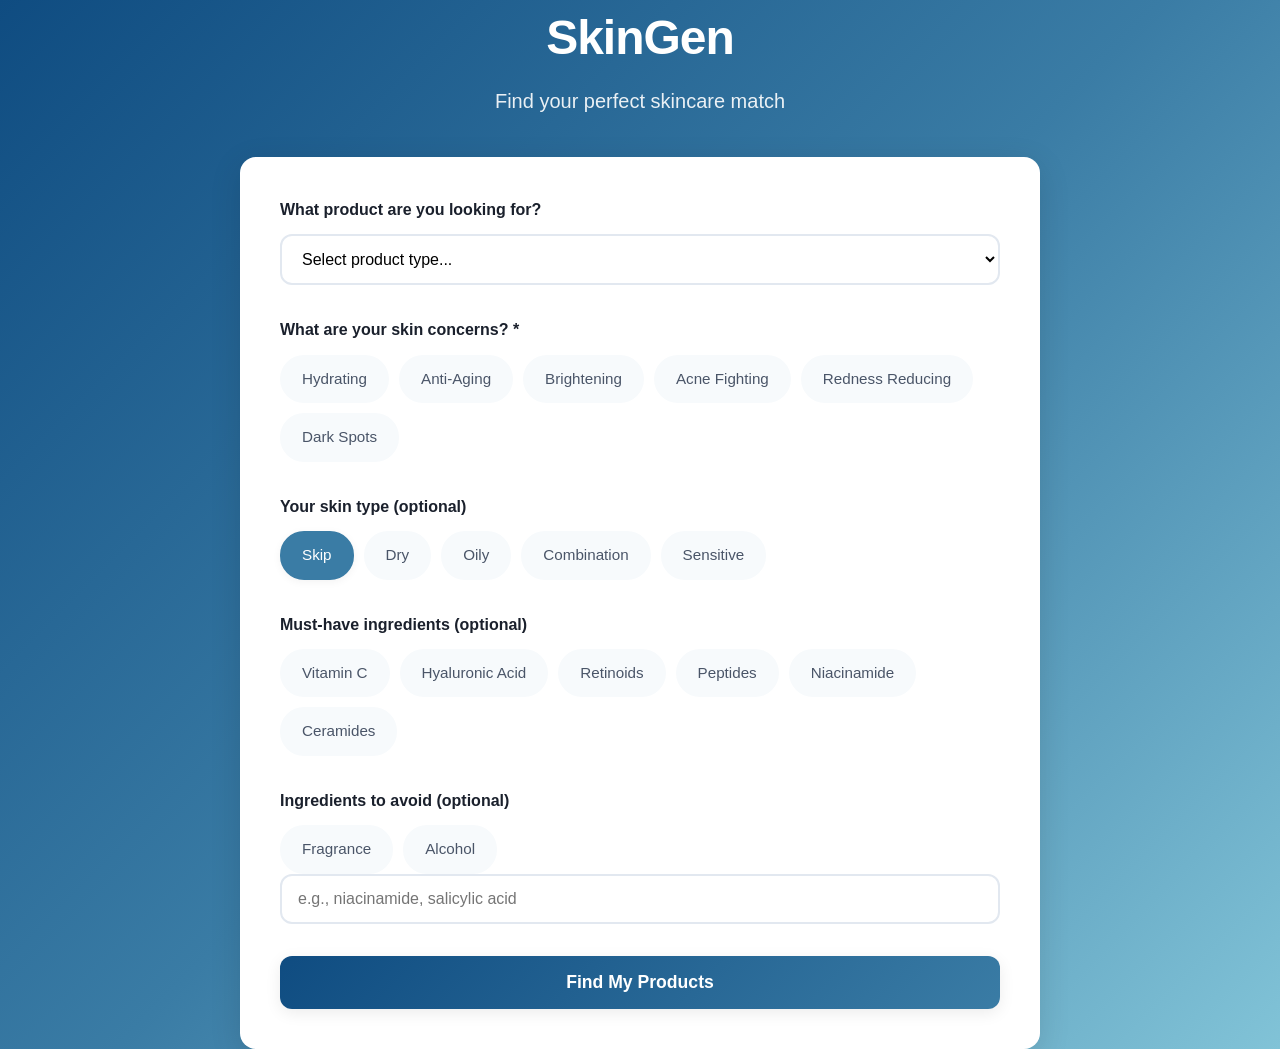
==== src/SkinGen.API/wwwroot/index.html @ 31e87563 "fixed wwwroot" ====
<!DOCTYPE html>
<html lang="en">
<head>
    <meta charset="UTF-8">
    <meta name="viewport" content="width=device-width, initial-scale=1.0">
    <title>SkinGen - Find Your Perfect Product</title>
    <link rel="stylesheet" href="css/style.css">
</head>
<body>
    <div class="container">
        <div class="header">
            <h1>SkinGen</h1>
            <p class="subtitle">Find your perfect skincare match</p>
        </div>

        <div class="form-card">
            <form id="queryForm">
                <!-- Product Type -->
                <div class="form-group">
                    <label class="form-label">What product are you looking for?</label>
                    <select id="productType" class="form-select" required>
                        <option value="">Select product type...</option>
                        <option value="serum">Serum</option>
                        <option value="general moisturizer">Moisturizer</option>
                        <option value="face cleanser">Cleanser</option>
                        <option value="toner">Toner</option>
                        <option value="sunscreen">Sunscreen</option>
                        <option value="essence">Essence</option>
                    </select>
                </div>

                <!-- Skin Concerns -->
                <div class="form-group">
                    <label class="form-label">What are your skin concerns? *</label>
                    <div class="pill-group" id="concernsGroup">
                        <label class="pill">
                            <input type="checkbox" value="hydrating">
                            <span>Hydrating</span>
                        </label>
                        <label class="pill">
                            <input type="checkbox" value="anti_aging">
                            <span>Anti-Aging</span>
                        </label>
                        <label class="pill">
                            <input type="checkbox" value="brightening">
                            <span>Brightening</span>
                        </label>
                        <label class="pill">
                            <input type="checkbox" value="acne_fighting">
                            <span>Acne Fighting</span>
                        </label>
                        <label class="pill">
                            <input type="checkbox" value="redness_reducing">
                            <span>Redness Reducing</span>
                        </label>
                        <label class="pill">
                            <input type="checkbox" value="dark_spots">
                            <span>Dark Spots</span>
                        </label>
                    </div>
                </div>

                <!-- Skin Type -->
                <div class="form-group">
                    <label class="form-label">Your skin type (optional)</label>
                    <div class="pill-group">
                        <label class="pill radio">
                            <input type="radio" name="skinType" value="" checked>
                            <span>Skip</span>
                        </label>
                        <label class="pill radio">
                            <input type="radio" name="skinType" value="dry_skin">
                            <span>Dry</span>
                        </label>
                        <label class="pill radio">
                            <input type="radio" name="skinType" value="oily_skin">
                            <span>Oily</span>
                        </label>
                        <label class="pill radio">
                            <input type="radio" name="skinType" value="combination_skin">
                            <span>Combination</span>
                        </label>
                        <label class="pill radio">
                            <input type="radio" name="skinType" value="sensitive_skin">
                            <span>Sensitive</span>
                        </label>
                    </div>
                </div>

                <!-- Must-Have Ingredients -->
                <div class="form-group">
                    <label class="form-label">Must-have ingredients (optional)</label>
                    <div class="pill-group" id="ingredientsGroup">
                        <label class="pill">
                            <input type="checkbox" value="vitamin_c">
                            <span>Vitamin C</span>
                        </label>
                        <label class="pill">
                            <input type="checkbox" value="hyaluronic_acid">
                            <span>Hyaluronic Acid</span>
                        </label>
                        <label class="pill">
                            <input type="checkbox" value="retinoids">
                            <span>Retinoids</span>
                        </label>
                        <label class="pill">
                            <input type="checkbox" value="peptides">
                            <span>Peptides</span>
                        </label>
                        <label class="pill">
                            <input type="checkbox" value="niacinamide">
                            <span>Niacinamide</span>
                        </label>
                        <label class="pill">
                            <input type="checkbox" value="ceramides">
                            <span>Ceramides</span>
                        </label>
                    </div>
                </div>

                <!-- Avoid -->
                <div class="form-group">
                    <label class="form-label">Ingredients to avoid (optional)</label>
                    <div class="pill-group" id="blockedGroup">
                        <label class="pill">
                            <input type="checkbox" value="fragrance">
                            <span>Fragrance</span>
                        </label>
                        <label class="pill">
                            <input type="checkbox" value="alcohol">
                            <span>Alcohol</span>
                        </label>
                    </div>
                    <input type="text" id="allergies" class="form-input" placeholder="e.g., niacinamide, salicylic acid">
                </div>

                <button type="submit" class="btn-primary" id="submitBtn">
                    Find My Products
                </button>
            </form>
        </div>
    </div>

    <script src="js/query.js"></script>
</body>
</html>
---- src/SkinGen.API/wwwroot/css/style.css ----
* {
    margin: 0;
    padding: 0;
    box-sizing: border-box;
}

:root {
    --gradient-start: #0f4c81;
    --gradient-mid: #3a7ca5;
    --gradient-end: #81c3d7;
    --text-dark: #1a202c;
    --text-light: #4a5568;
    --text-muted: #718096;
    --bg-light: #f7fafc;
    --card-bg: #ffffff;
    --border-radius: 16px;
    --shadow-sm: 0 2px 8px rgba(0, 0, 0, 0.05);
    --shadow-md: 0 4px 16px rgba(0, 0, 0, 0.08);
    --shadow-lg: 0 8px 32px rgba(0, 0, 0, 0.12);
}

body {
    font-family: -apple-system, BlinkMacSystemFont, 'Segoe UI', Roboto, 'Helvetica Neue', Arial, sans-serif;
    background: linear-gradient(135deg, var(--gradient-start) 0%, var(--gradient-mid) 50%, var(--gradient-end) 100%);
    min-height: 100vh;
    color: var(--text-dark);
    line-height: 1.6;
}

.section {
    display: none;
    padding: 40px 20px;
    min-height: 100vh;
}

.section.active {
    display: block;
}

.container {
    max-width: 800px;
    margin: 0 auto;
}

.header {
    text-align: center;
    margin-bottom: 40px;
    color: white;
}

.header h1 {
    font-size: 3rem;
    font-weight: 700;
    margin-bottom: 8px;
    letter-spacing: -1px;
}

.subtitle {
    font-size: 1.25rem;
    opacity: 0.9;
    font-weight: 300;
}

.form-card {
    background: var(--card-bg);
    border-radius: var(--border-radius);
    padding: 40px;
    box-shadow: var(--shadow-lg);
}

.form-group {
    margin-bottom: 32px;
}

.form-label {
    display: block;
    font-size: 1rem;
    font-weight: 600;
    color: var(--text-dark);
    margin-bottom: 12px;
}

.form-select,
.form-input {
    width: 100%;
    padding: 14px 16px;
    border: 2px solid #e2e8f0;
    border-radius: 12px;
    font-size: 1rem;
    transition: all 0.2s;
    background: white;
}

.form-select:focus,
.form-input:focus {
    outline: none;
    border-color: var(--gradient-mid);
    box-shadow: 0 0 0 3px rgba(58, 124, 165, 0.1);
}

.pill-group {
    display: flex;
    flex-wrap: wrap;
    gap: 10px;
}

.pill {
    display: inline-block;
    cursor: pointer;
}

.pill input {
    display: none;
}

.pill span {
    display: inline-block;
    padding: 10px 20px;
    background: var(--bg-light);
    border: 2px solid transparent;
    border-radius: 24px;
    font-size: 0.95rem;
    font-weight: 500;
    color: var(--text-light);
    transition: all 0.2s;
}

.pill input:checked + span {
    background: var(--gradient-mid);
    color: white;
    border-color: var(--gradient-mid);
    box-shadow: var(--shadow-sm);
}

.pill:hover span {
    border-color: var(--gradient-mid);
}

.btn-primary {
    width: 100%;
    padding: 16px 32px;
    background: linear-gradient(135deg, var(--gradient-start), var(--gradient-mid));
    color: white;
    border: none;
    border-radius: 12px;
    font-size: 1.1rem;
    font-weight: 600;
    cursor: pointer;
    transition: all 0.3s;
    box-shadow: var(--shadow-md);
}

.btn-primary:hover {
    transform: translateY(-2px);
    box-shadow: var(--shadow-lg);
}

.btn-primary:disabled {
    opacity: 0.6;
    cursor: not-allowed;
    transform: none;
}

.results-header {
    display: flex;
    justify-content: space-between;
    align-items: center;
    margin-bottom: 32px;
    color: white;
}

.btn-back {
    padding: 12px 24px;
    background: rgba(255, 255, 255, 0.2);
    backdrop-filter: blur(10px);
    color: white;
    border: 1px solid rgba(255, 255, 255, 0.3);
    border-radius: 10px;
    font-size: 1rem;
    font-weight: 500;
    cursor: pointer;
    transition: all 0.2s;
}

.btn-back:hover {
    background: rgba(255, 255, 255, 0.3);
}

#resultsStats {
    font-size: 1.1rem;
    font-weight: 300;
}

.results-grid {
    display: grid;
    grid-template-columns: 1fr;
    gap: 24px;
}

.product-card {
    background: var(--card-bg);
    border-radius: var(--border-radius);
    padding: 28px;
    box-shadow: var(--shadow-md);
    transition: all 0.3s;
    position: relative;
    overflow: hidden;
}

.product-card:hover {
    transform: translateY(-4px);
    box-shadow: var(--shadow-lg);
}

.product-rank {
    position: absolute;
    top: 20px;
    right: 20px;
    width: 40px;
    height: 40px;
    background: linear-gradient(135deg, var(--gradient-start), var(--gradient-mid));
    color: white;
    border-radius: 50%;
    display: flex;
    align-items: center;
    justify-content: center;
    font-weight: 700;
    font-size: 1.1rem;
}

.product-score {
    font-size: 4rem;
    font-weight: 700;
    background: linear-gradient(135deg, var(--gradient-start), var(--gradient-end));
    -webkit-background-clip: text;
    -webkit-text-fill-color: transparent;
    background-clip: text;
    line-height: 1;
    margin-bottom: 8px;
}

.product-name {
    font-size: 1.5rem;
    font-weight: 600;
    color: var(--text-dark);
    margin-bottom: 6px;
}

.product-brand {
    font-size: 1rem;
    color: var(--text-muted);
    margin-bottom: 24px;
}

.product-details {
    display: grid;
    grid-template-columns: repeat(auto-fit, minmax(200px, 1fr));
    gap: 16px;
    margin-top: 20px;
}

.detail-box {
    background: var(--bg-light);
    padding: 16px;
    border-radius: 12px;
}

.detail-box h4 {
    font-size: 0.8rem;
    text-transform: uppercase;
    letter-spacing: 0.5px;
    color: var(--text-muted);
    margin-bottom: 8px;
    font-weight: 600;
}

.detail-box ul {
    list-style: none;
}

.detail-box li {
    font-size: 0.95rem;
    color: var(--text-dark);
    padding: 4px 0;
}

.warning-box {
    background: #fff3cd;
    border-left: 4px solid #ffc107;
    padding: 16px;
    border-radius: 8px;
    margin-top: 20px;
}

.warning-box h4 {
    color: #856404;
    font-size: 0.9rem;
    margin-bottom: 8px;
}

.warning-box ul {
    list-style: none;
}

.warning-box li {
    color: #856404;
    font-size: 0.9rem;
    padding: 2px 0;
}

.no-results {
    background: var(--card-bg);
    border-radius: var(--border-radius);
    padding: 60px 40px;
    text-align: center;
    box-shadow: var(--shadow-md);
}

.no-results h2 {
    font-size: 2rem;
    margin-bottom: 12px;
    color: var(--text-dark);
}

.no-results p {
    font-size: 1.1rem;
    color: var(--text-light);
}
/* Add to your existing CSS */

.results-page {
    background: linear-gradient(135deg, var(--gradient-start) 0%, var(--gradient-mid) 50%, var(--gradient-end) 100%);
    min-height: 100vh;
    padding: 40px 20px;
}

.loading {
    background: var(--card-bg);
    border-radius: var(--border-radius);
    padding: 60px 40px;
    text-align: center;
    box-shadow: var(--shadow-md);
    font-size: 1.2rem;
    color: var(--text-light);
}

@media (max-width: 768px) {
    .header h1 {
        font-size: 2.5rem;
    }

    .form-card {
        padding: 24px;
    }

    .product-score {
        font-size: 3rem;
    }

    .product-card {
        padding: 20px;
    }

    .results-header {
        flex-direction: column;
        align-items: flex-start;
        gap: 16px;
    }
}
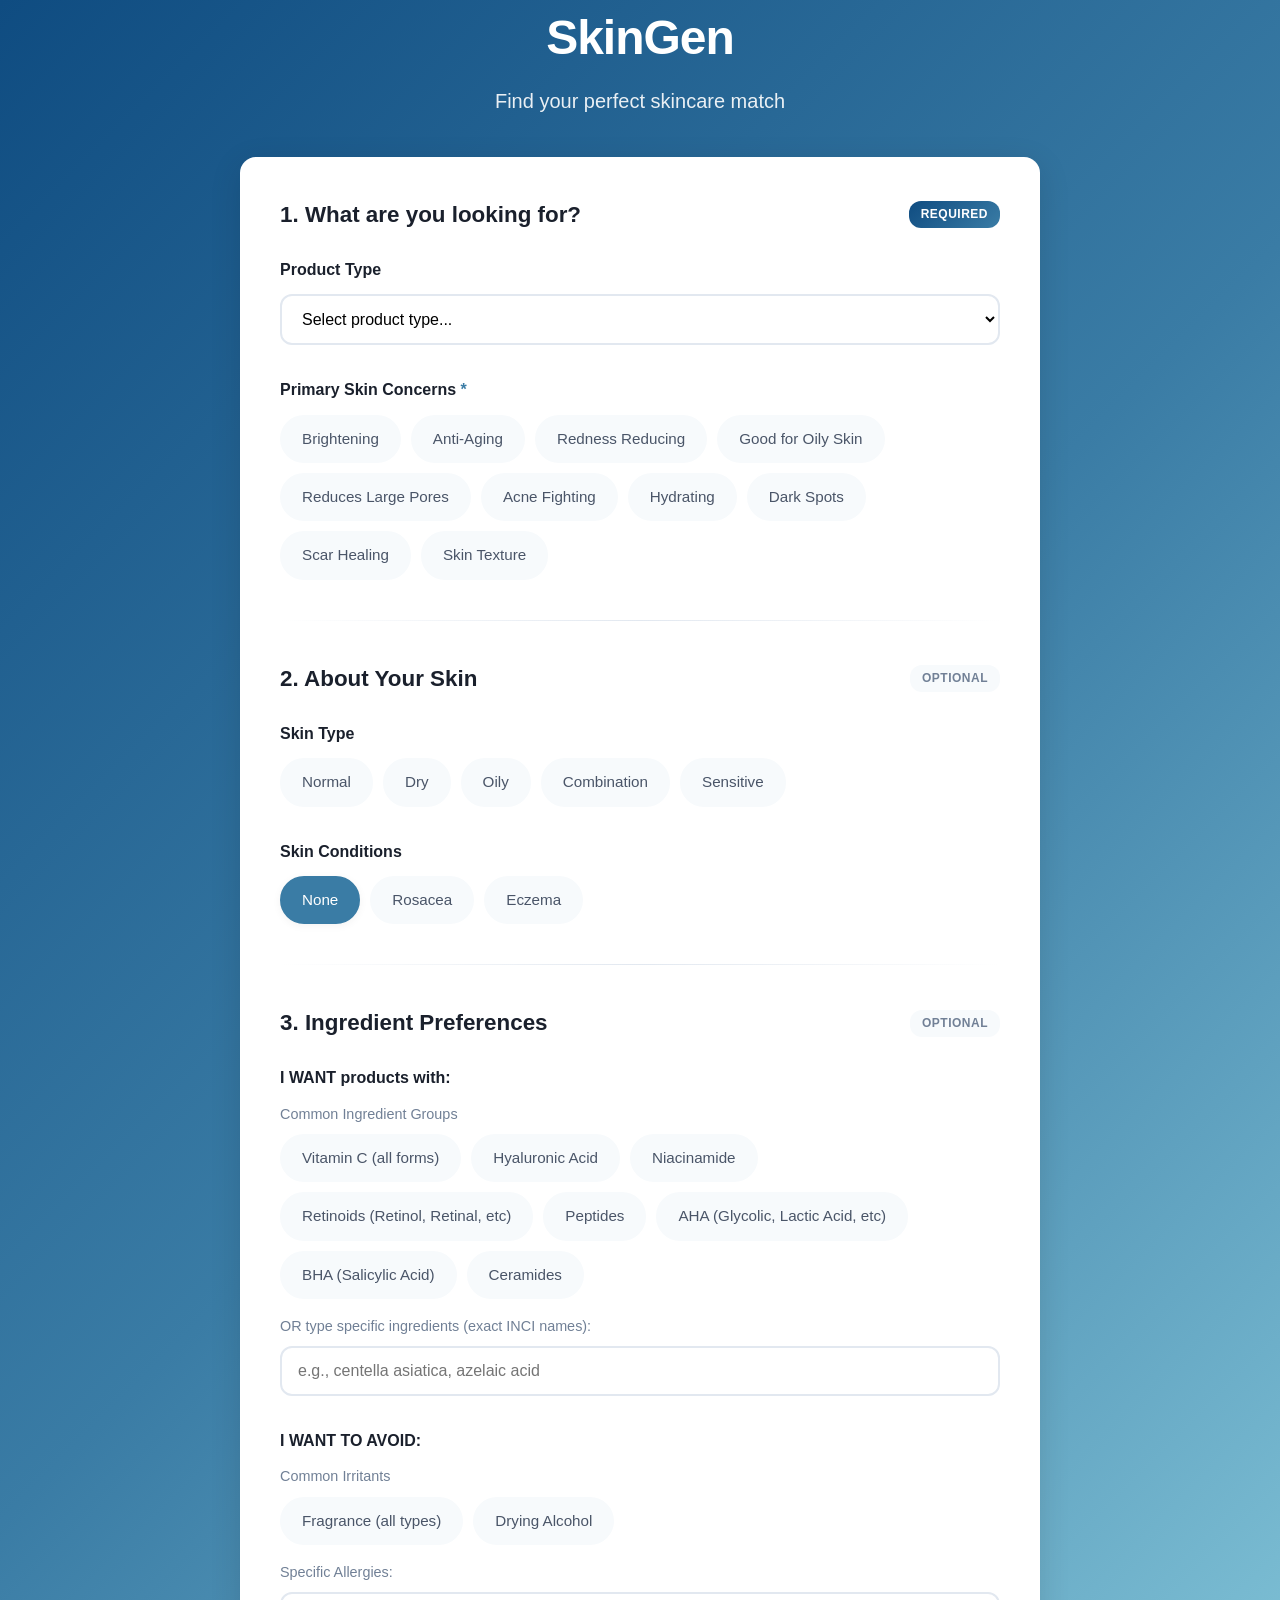
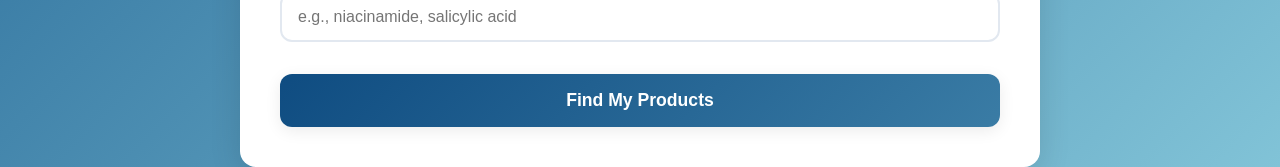
==== commit 91794e08: "working html css javascript website frontpagers" ====
--- a/src/SkinGen.API/wwwroot/index.html
+++ b/src/SkinGen.API/wwwroot/index.html
@@ -5,6 +5,7 @@
     <meta name="viewport" content="width=device-width, initial-scale=1.0">
     <title>SkinGen - Find Your Perfect Product</title>
     <link rel="stylesheet" href="css/style.css">
+    <link rel="stylesheet" href="https://cdn.jsdelivr.net/npm/bootstrap-icons@1.11.3/font/bootstrap-icons.min.css">
 </head>
 <body>
     <div class="container">
@@ -15,58 +16,92 @@
 
         <div class="form-card">
             <form id="queryForm">
+                <!-- SECTION 1: WHAT ARE YOU LOOKING FOR? -->
+                <div class="section-header">
+                    <h2>1. What are you looking for?</h2>
+                    <span class="required-badge">Required</span>
+                </div>
+
                 <!-- Product Type -->
                 <div class="form-group">
-                    <label class="form-label">What product are you looking for?</label>
+                    <label class="form-label">Product Type</label>
                     <select id="productType" class="form-select" required>
                         <option value="">Select product type...</option>
                         <option value="serum">Serum</option>
-                        <option value="general moisturizer">Moisturizer</option>
-                        <option value="face cleanser">Cleanser</option>
+                        <option value="general moisturizer">General Moisturizer</option>
+                        <option value="day moisturizer">Day Moisturizer</option>
+                        <option value="night moisturizer">Night Moisturizer</option>
+                        <option value="face cleanser">Face Cleanser</option>
                         <option value="toner">Toner</option>
+                        <option value="exfoliator">Exfoliator</option>
+                        <option value="facial treatment">Facial Treatment</option>
                         <option value="sunscreen">Sunscreen</option>
                         <option value="essence">Essence</option>
                     </select>
                 </div>
 
-                <!-- Skin Concerns -->
-                <div class="form-group">
-                    <label class="form-label">What are your skin concerns? *</label>
+                <!-- Primary Skin Concerns -->
+                <div class="form-group">
+                    <label class="form-label">Primary Skin Concerns <span class="required">*</span></label>
                     <div class="pill-group" id="concernsGroup">
+                        <label class="pill">
+                            <input type="checkbox" value="brightening">
+                            <span>Brightening</span>
+                        </label>
+                        <label class="pill">
+                            <input type="checkbox" value="anti_aging">
+                            <span>Anti-Aging</span>
+                        </label>
+                        <label class="pill">
+                            <input type="checkbox" value="redness_reducing">
+                            <span>Redness Reducing</span>
+                        </label>
+                        <label class="pill">
+                            <input type="checkbox" value="good_for_oily_skin">
+                            <span>Good for Oily Skin</span>
+                        </label>
+                        <label class="pill">
+                            <input type="checkbox" value="reduces_large_pores">
+                            <span>Reduces Large Pores</span>
+                        </label>
+                        <label class="pill">
+                            <input type="checkbox" value="acne_fighting">
+                            <span>Acne Fighting</span>
+                        </label>
                         <label class="pill">
                             <input type="checkbox" value="hydrating">
                             <span>Hydrating</span>
                         </label>
                         <label class="pill">
-                            <input type="checkbox" value="anti_aging">
-                            <span>Anti-Aging</span>
-                        </label>
-                        <label class="pill">
-                            <input type="checkbox" value="brightening">
-                            <span>Brightening</span>
-                        </label>
-                        <label class="pill">
-                            <input type="checkbox" value="acne_fighting">
-                            <span>Acne Fighting</span>
-                        </label>
-                        <label class="pill">
-                            <input type="checkbox" value="redness_reducing">
-                            <span>Redness Reducing</span>
-                        </label>
-                        <label class="pill">
                             <input type="checkbox" value="dark_spots">
                             <span>Dark Spots</span>
                         </label>
-                    </div>
+                        <label class="pill">
+                            <input type="checkbox" value="scar_healing">
+                            <span>Scar Healing</span>
+                        </label>
+                        <label class="pill">
+                            <input type="checkbox" value="skin_texture">
+                            <span>Skin Texture</span>
+                        </label>
+                    </div>
+                </div>
+
+                <div class="section-divider"></div>
+
+                <!-- SECTION 2: ABOUT YOUR SKIN -->
+                <div class="section-header">
+                    <h2>2. About Your Skin</h2>
+                    <span class="optional-badge">Optional</span>
                 </div>
 
                 <!-- Skin Type -->
                 <div class="form-group">
-                    <label class="form-label">Your skin type (optional)</label>
+                    <label class="form-label">Skin Type</label>
                     <div class="pill-group">
                         <label class="pill radio">
-                            <input type="radio" name="skinType" value="" checked>
-                            <span>Skip</span>
+                            <input type="radio" name="skinType" value="normal_skin">
+                            <span>Normal</span>
                         </label>
                         <label class="pill radio">
                             <input type="radio" name="skinType" value="dry_skin">
@@ -87,50 +122,92 @@
                     </div>
                 </div>
 
-                <!-- Must-Have Ingredients -->
-                <div class="form-group">
-                    <label class="form-label">Must-have ingredients (optional)</label>
+                <!-- Skin Conditions -->
+                <div class="form-group">
+                    <label class="form-label">Skin Conditions</label>
+                    <div class="pill-group">
+                        <label class="pill radio">
+                            <input type="radio" name="skinCondition" value="" checked>
+                            <span>None</span>
+                        </label>
+                        <label class="pill radio">
+                            <input type="radio" name="skinCondition" value="rosacea">
+                            <span>Rosacea</span>
+                        </label>
+                        <label class="pill radio">
+                            <input type="radio" name="skinCondition" value="eczema">
+                            <span>Eczema</span>
+                        </label>
+                    </div>
+                </div>
+
+                <div class="section-divider"></div>
+
+                <!-- SECTION 3: INGREDIENT PREFERENCES -->
+                <div class="section-header">
+                    <h2>3. Ingredient Preferences</h2>
+                    <span class="optional-badge">Optional</span>
+                </div>
+
+                <!-- I WANT products with -->
+                <div class="form-group">
+                    <label class="form-label">I WANT products with:</label>
+                    <p class="form-hint">Common Ingredient Groups</p>
                     <div class="pill-group" id="ingredientsGroup">
                         <label class="pill">
                             <input type="checkbox" value="vitamin_c">
-                            <span>Vitamin C</span>
+                            <span>Vitamin C (all forms)</span>
                         </label>
                         <label class="pill">
                             <input type="checkbox" value="hyaluronic_acid">
                             <span>Hyaluronic Acid</span>
                         </label>
                         <label class="pill">
+                            <input type="checkbox" value="niacinamide">
+                            <span>Niacinamide</span>
+                        </label>
+                        <label class="pill">
                             <input type="checkbox" value="retinoids">
-                            <span>Retinoids</span>
+                            <span>Retinoids (Retinol, Retinal, etc)</span>
                         </label>
                         <label class="pill">
                             <input type="checkbox" value="peptides">
                             <span>Peptides</span>
                         </label>
                         <label class="pill">
-                            <input type="checkbox" value="niacinamide">
-                            <span>Niacinamide</span>
+                            <input type="checkbox" value="aha">
+                            <span>AHA (Glycolic, Lactic Acid, etc)</span>
+                        </label>
+                        <label class="pill">
+                            <input type="checkbox" value="bha">
+                            <span>BHA (Salicylic Acid)</span>
                         </label>
                         <label class="pill">
                             <input type="checkbox" value="ceramides">
                             <span>Ceramides</span>
                         </label>
                     </div>
-                </div>
-
-                <!-- Avoid -->
-                <div class="form-group">
-                    <label class="form-label">Ingredients to avoid (optional)</label>
+
+                    <p class="form-hint" style="margin-top: 16px;">OR type specific ingredients (exact INCI names):</p>
+                    <input type="text" id="specificIngredients" class="form-input" placeholder="e.g., centella asiatica, azelaic acid">
+                </div>
+
+                <!-- I WANT TO AVOID -->
+                <div class="form-group">
+                    <label class="form-label">I WANT TO AVOID:</label>
+                    <p class="form-hint">Common Irritants</p>
                     <div class="pill-group" id="blockedGroup">
                         <label class="pill">
                             <input type="checkbox" value="fragrance">
-                            <span>Fragrance</span>
+                            <span>Fragrance (all types)</span>
                         </label>
                         <label class="pill">
                             <input type="checkbox" value="alcohol">
-                            <span>Alcohol</span>
-                        </label>
-                    </div>
+                            <span>Drying Alcohol</span>
+                        </label>
+                    </div>
+
+                    <p class="form-hint" style="margin-top: 16px;">Specific Allergies:</p>
                     <input type="text" id="allergies" class="form-input" placeholder="e.g., niacinamide, salicylic acid">
                 </div>
 
--- a/src/SkinGen.API/wwwroot/css/style.css
+++ b/src/SkinGen.API/wwwroot/css/style.css
@@ -37,6 +37,67 @@
     display: block;
 }
 
+/* SECTION HEADERS */
+
+.section-header {
+    display: flex;
+    justify-content: space-between;
+    align-items: center;
+    margin-bottom: 24px;
+    margin-top: 32px;
+}
+
+.section-header:first-child {
+    margin-top: 0;
+}
+
+.section-header h2 {
+    font-size: 1.4rem;
+    color: var(--text-dark);
+    margin: 0;
+    font-weight: 600;
+}
+
+.required-badge,
+.optional-badge {
+    padding: 4px 12px;
+    border-radius: 12px;
+    font-size: 0.75rem;
+    font-weight: 600;
+    text-transform: uppercase;
+    letter-spacing: 0.5px;
+}
+
+.required-badge {
+    background: linear-gradient(135deg, var(--gradient-start), var(--gradient-mid));
+    color: white;
+}
+
+.optional-badge {
+    background: var(--bg-light);
+    color: var(--text-muted);
+}
+
+.required {
+    color: var(--gradient-mid);
+    font-weight: 600;
+}
+
+.form-hint {
+    font-size: 0.9rem;
+    color: var(--text-muted);
+    margin-bottom: 8px;
+    font-weight: 500;
+}
+
+.section-divider {
+    height: 1px;
+    background: linear-gradient(to right, transparent, #e2e8f0, transparent);
+    margin: 40px 0;
+}
+
+/* CONTAINER & HEADER */
+
 .container {
     max-width: 800px;
     margin: 0 auto;
@@ -60,6 +121,8 @@
     opacity: 0.9;
     font-weight: 300;
 }
+
+/* FORM STYLES */
 
 .form-card {
     background: var(--card-bg);
@@ -159,6 +222,14 @@
     opacity: 0.6;
     cursor: not-allowed;
     transform: none;
+}
+
+/* RESULTS PAGE */
+
+.results-page {
+    background: linear-gradient(135deg, var(--gradient-start) 0%, var(--gradient-mid) 50%, var(--gradient-end) 100%);
+    min-height: 100vh;
+    padding: 40px 20px;
 }
 
 .results-header {
@@ -191,149 +262,6 @@
     font-weight: 300;
 }
 
-.results-grid {
-    display: grid;
-    grid-template-columns: 1fr;
-    gap: 24px;
-}
-
-.product-card {
-    background: var(--card-bg);
-    border-radius: var(--border-radius);
-    padding: 28px;
-    box-shadow: var(--shadow-md);
-    transition: all 0.3s;
-    position: relative;
-    overflow: hidden;
-}
-
-.product-card:hover {
-    transform: translateY(-4px);
-    box-shadow: var(--shadow-lg);
-}
-
-.product-rank {
-    position: absolute;
-    top: 20px;
-    right: 20px;
-    width: 40px;
-    height: 40px;
-    background: linear-gradient(135deg, var(--gradient-start), var(--gradient-mid));
-    color: white;
-    border-radius: 50%;
-    display: flex;
-    align-items: center;
-    justify-content: center;
-    font-weight: 700;
-    font-size: 1.1rem;
-}
-
-.product-score {
-    font-size: 4rem;
-    font-weight: 700;
-    background: linear-gradient(135deg, var(--gradient-start), var(--gradient-end));
-    -webkit-background-clip: text;
-    -webkit-text-fill-color: transparent;
-    background-clip: text;
-    line-height: 1;
-    margin-bottom: 8px;
-}
-
-.product-name {
-    font-size: 1.5rem;
-    font-weight: 600;
-    color: var(--text-dark);
-    margin-bottom: 6px;
-}
-
-.product-brand {
-    font-size: 1rem;
-    color: var(--text-muted);
-    margin-bottom: 24px;
-}
-
-.product-details {
-    display: grid;
-    grid-template-columns: repeat(auto-fit, minmax(200px, 1fr));
-    gap: 16px;
-    margin-top: 20px;
-}
-
-.detail-box {
-    background: var(--bg-light);
-    padding: 16px;
-    border-radius: 12px;
-}
-
-.detail-box h4 {
-    font-size: 0.8rem;
-    text-transform: uppercase;
-    letter-spacing: 0.5px;
-    color: var(--text-muted);
-    margin-bottom: 8px;
-    font-weight: 600;
-}
-
-.detail-box ul {
-    list-style: none;
-}
-
-.detail-box li {
-    font-size: 0.95rem;
-    color: var(--text-dark);
-    padding: 4px 0;
-}
-
-.warning-box {
-    background: #fff3cd;
-    border-left: 4px solid #ffc107;
-    padding: 16px;
-    border-radius: 8px;
-    margin-top: 20px;
-}
-
-.warning-box h4 {
-    color: #856404;
-    font-size: 0.9rem;
-    margin-bottom: 8px;
-}
-
-.warning-box ul {
-    list-style: none;
-}
-
-.warning-box li {
-    color: #856404;
-    font-size: 0.9rem;
-    padding: 2px 0;
-}
-
-.no-results {
-    background: var(--card-bg);
-    border-radius: var(--border-radius);
-    padding: 60px 40px;
-    text-align: center;
-    box-shadow: var(--shadow-md);
-}
-
-.no-results h2 {
-    font-size: 2rem;
-    margin-bottom: 12px;
-    color: var(--text-dark);
-}
-
-.no-results p {
-    font-size: 1.1rem;
-    color: var(--text-light);
-}
-/* Add to your existing CSS */
-
-.results-page {
-    background: linear-gradient(135deg, var(--gradient-start) 0%, var(--gradient-mid) 50%, var(--gradient-end) 100%);
-    min-height: 100vh;
-    padding: 40px 20px;
-}
-
 .loading {
     background: var(--card-bg);
     border-radius: var(--border-radius);
@@ -344,6 +272,559 @@
     color: var(--text-light);
 }
 
+/* PRODUCT CARDS - NEW DESIGN */
+
+.results-grid {
+    display: grid;
+    grid-template-columns: 1fr;
+    gap: 24px;
+    max-width: 700px;
+    margin: 0 auto;
+}
+
+.product-card {
+    background: var(--card-bg);
+    border-radius: var(--border-radius);
+    padding: 32px;
+    box-shadow: var(--shadow-md);
+    transition: all 0.3s;
+    position: relative;
+    overflow: hidden;
+}
+
+.product-card:hover {
+    transform: translateY(-4px);
+    box-shadow: var(--shadow-lg);
+}
+
+.product-rank {
+    position: absolute;
+    top: 24px;
+    right: 24px;
+    width: 48px;
+    height: 48px;
+    background: linear-gradient(135deg, var(--gradient-start), var(--gradient-mid));
+    color: white;
+    border-radius: 50%;
+    display: flex;
+    align-items: center;
+    justify-content: center;
+    font-weight: 700;
+    font-size: 1.2rem;
+    box-shadow: var(--shadow-sm);
+}
+
+.product-score {
+    font-size: 4rem;
+    font-weight: 700;
+    background: linear-gradient(135deg, var(--gradient-start), var(--gradient-end));
+    -webkit-background-clip: text;
+    -webkit-text-fill-color: transparent;
+    background-clip: text;
+    line-height: 1;
+    margin-bottom: 12px;
+}
+
+.product-header-info {
+    margin-bottom: 28px;
+}
+
+.product-name {
+    font-size: 1.3rem;
+    font-weight: 600;
+    color: var(--text-dark);
+    margin-bottom: 8px;
+    line-height: 1.3;
+    padding-right: 60px;
+}
+
+.product-meta {
+    display: flex;
+    align-items: center;
+    gap: 12px;
+    flex-wrap: wrap;
+}
+
+.product-brand {
+    font-size: 1.1rem;
+    font-weight: 600;
+    color: var(--gradient-mid);
+}
+
+.product-type {
+    font-size: 1rem;
+    color: var(--text-muted);
+    padding-left: 12px;
+    border-left: 2px solid #e2e8f0;
+}
+
+.product-details {
+    display: grid;
+    grid-template-columns: 1fr 1fr;
+    gap: 16px;
+    margin-bottom: 24px;
+}
+
+.detail-box {
+    background: var(--bg-light);
+    padding: 16px;
+    border-radius: 12px;
+}
+
+.detail-box h4 {
+    font-size: 0.75rem;
+    text-transform: uppercase;
+    letter-spacing: 0.5px;
+    color: var(--text-muted);
+    margin-bottom: 10px;
+    font-weight: 700;
+}
+
+.detail-box ul {
+    list-style: none;
+}
+
+.detail-box li {
+    font-size: 0.95rem;
+    color: var(--text-dark);
+    padding: 3px 0;
+    display: flex;
+    align-items: center;
+    gap: 6px;
+}
+
+.detail-box li::before {
+    content: "";
+    width: 4px;
+    height: 4px;
+    background: var(--gradient-mid);
+    border-radius: 50%;
+    flex-shrink: 0;
+}
+
+.check-icon {
+    color: #10b981;
+    font-weight: bold;
+}
+
+.cross-icon {
+    color: #ef4444;
+    font-weight: bold;
+}
+
+.manufacturer-claims {
+    background: var(--bg-light);
+    padding: 16px;
+    border-radius: 12px;
+    margin-bottom: 16px;
+}
+
+.manufacturer-claims h4 {
+    font-size: 0.75rem;
+    text-transform: uppercase;
+    letter-spacing: 0.5px;
+    color: var(--text-muted);
+    margin-bottom: 10px;
+    font-weight: 700;
+}
+
+.manufacturer-claims ul {
+    list-style: none;
+    display: flex;
+    flex-wrap: wrap;
+    gap: 8px;
+}
+
+.manufacturer-claims li {
+    background: white;
+    padding: 6px 14px;
+    border-radius: 16px;
+    font-size: 0.9rem;
+    color: var(--text-dark);
+    border: 1px solid #e2e8f0;
+}
+
+.ingredients-section {
+    background: var(--bg-light);
+    padding: 16px;
+    border-radius: 12px;
+    margin-bottom: 16px;
+}
+
+.ingredients-section h4 {
+    font-size: 0.75rem;
+    text-transform: uppercase;
+    letter-spacing: 0.5px;
+    color: var(--text-muted);
+    margin-bottom: 10px;
+    font-weight: 700;
+}
+
+.ingredients-list {
+    font-size: 0.85rem;
+    color: var(--text-light);
+    line-height: 1.6;
+    max-height: 80px;
+    overflow-y: auto;
+    padding-right: 8px;
+}
+
+.ingredients-list::-webkit-scrollbar {
+    width: 6px;
+}
+
+.ingredients-list::-webkit-scrollbar-track {
+    background: #f1f1f1;
+    border-radius: 10px;
+}
+
+.ingredients-list::-webkit-scrollbar-thumb {
+    background: var(--gradient-mid);
+    border-radius: 10px;
+}
+
+.warning-box {
+    background: #fff3cd;
+    border-left: 4px solid #ffc107;
+    padding: 16px;
+    border-radius: 8px;
+}
+
+.warning-box h4 {
+    color: #856404;
+    font-size: 0.85rem;
+    margin-bottom: 8px;
+    font-weight: 600;
+}
+
+.warning-box ul {
+    list-style: none;
+}
+
+.warning-box li {
+    color: #856404;
+    font-size: 0.9rem;
+    padding: 3px 0;
+    display: flex;
+    align-items: center;
+    gap: 6px;
+}
+
+.warning-box li::before {
+    content: "⚠️";
+    flex-shrink: 0;
+}
+
+.no-results {
+    background: var(--card-bg);
+    border-radius: var(--border-radius);
+    padding: 60px 40px;
+    text-align: center;
+    box-shadow: var(--shadow-md);
+}
+
+.no-results h2 {
+    font-size: 2rem;
+    margin-bottom: 12px;
+    color: var(--text-dark);
+}
+
+.no-results p {
+    font-size: 1.1rem;
+    color: var(--text-light);
+}
+/* SKIN TYPE COMPATIBILITY */
+
+.skin-compatibility {
+    padding: 16px;
+    border-radius: 12px;
+    margin-bottom: 20px;
+    border-left: 4px solid;
+}
+
+.skin-compatibility.compatible {
+    background: #d1fae5;
+    border-color: #10b981;
+}
+
+.skin-compatibility.warning {
+    background: #fef3c7;
+    border-color: #f59e0b;
+}
+
+.skin-compatibility h4 {
+    font-size: 0.85rem;
+    text-transform: uppercase;
+    letter-spacing: 0.5px;
+    margin-bottom: 6px;
+    font-weight: 600;
+}
+
+.skin-compatibility.compatible h4 {
+    color: #065f46;
+}
+
+.skin-compatibility.warning h4 {
+    color: #92400e;
+}
+
+.skin-compatibility p {
+    margin: 0;
+    font-size: 0.95rem;
+}
+
+.skin-compatibility.compatible p {
+    color: #047857;
+}
+
+.skin-compatibility.warning p {
+    color: #b45309;
+}
+
+/* SAFETY SECTION */
+
+.safety-section {
+    background: var(--bg-light);
+    padding: 16px;
+    border-radius: 12px;
+    margin-bottom: 20px;
+}
+
+.safety-section h4 {
+    font-size: 0.75rem;
+    text-transform: uppercase;
+    letter-spacing: 0.5px;
+    color: var(--text-muted);
+    margin-bottom: 12px;
+    font-weight: 700;
+}
+
+.safety-grid {
+    display: grid;
+    grid-template-columns: repeat(auto-fit, minmax(150px, 1fr));
+    gap: 10px;
+}
+
+.safety-item {
+    display: flex;
+    align-items: center;
+    gap: 8px;
+    padding: 8px 12px;
+    border-radius: 8px;
+    font-size: 0.9rem;
+    font-weight: 500;
+}
+
+.safety-item.safe {
+    background: #d1fae5;
+    color: #065f46;
+}
+
+.safety-item.unsafe {
+    background: #fee2e2;
+    color: #991b1b;
+}
+
+.safety-item i {
+    font-size: 1.1rem;
+}
+
+/* WHY THIS MATCHES */
+
+.why-matches {
+    background: var(--bg-light);
+    padding: 20px;
+    border-radius: 12px;
+    margin-bottom: 20px;
+}
+
+.why-matches h4 {
+    font-size: 0.75rem;
+    text-transform: uppercase;
+    letter-spacing: 0.5px;
+    color: var(--text-muted);
+    margin-bottom: 16px;
+    font-weight: 700;
+}
+
+.concern-match {
+    margin-bottom: 16px;
+    padding-bottom: 16px;
+    border-bottom: 1px solid #e2e8f0;
+}
+
+.concern-match:last-child {
+    margin-bottom: 0;
+    padding-bottom: 0;
+    border-bottom: none;
+}
+
+.concern-name {
+    font-size: 1rem;
+    font-weight: 600;
+    color: var(--gradient-mid);
+    margin-bottom: 8px;
+    display: flex;
+    align-items: center;
+    gap: 6px;
+}
+
+.ingredient-category {
+    margin-left: 24px;
+    margin-bottom: 6px;
+    font-size: 0.9rem;
+}
+
+.category-label {
+    font-weight: 600;
+    color: var(--text-dark);
+}
+
+.ingredient-items {
+    color: var(--text-light);
+}
+
+/* PRODUCT META ICONS */
+
+.product-meta i {
+    font-size: 0.9rem;
+    margin-right: 4px;
+}
+
+.product-country {
+    font-size: 0.95rem;
+    color: var(--text-muted);
+    padding-left: 12px;
+    border-left: 2px solid #e2e8f0;
+}
+
+/* MANUFACTURER CLAIMS WITH ICONS */
+
+.manufacturer-claims {
+    background: var(--bg-light);
+    padding: 16px;
+    border-radius: 12px;
+    margin-bottom: 16px;
+}
+
+.manufacturer-claims h4 {
+    font-size: 0.75rem;
+    text-transform: uppercase;
+    letter-spacing: 0.5px;
+    color: var(--text-muted);
+    margin-bottom: 12px;
+    font-weight: 700;
+}
+
+.manufacturer-claims ul {
+    list-style: none;
+    display: grid;
+    grid-template-columns: repeat(auto-fill, minmax(180px, 1fr));
+    gap: 8px;
+}
+
+.manufacturer-claims li {
+    background: white;
+    padding: 8px 12px;
+    border-radius: 12px;
+    font-size: 0.9rem;
+    color: var(--text-dark);
+    border: 1px solid #e2e8f0;
+    display: flex;
+    align-items: center;
+    gap: 6px;
+}
+
+.manufacturer-claims li i {
+    color: var(--gradient-mid);
+    flex-shrink: 0;
+}
+
+/* INGREDIENTS SECTION */
+
+.ingredients-section {
+    background: var(--bg-light);
+    padding: 16px;
+    border-radius: 12px;
+    margin-bottom: 16px;
+}
+
+.ingredients-section h4 {
+    font-size: 0.75rem;
+    text-transform: uppercase;
+    letter-spacing: 0.5px;
+    color: var(--text-muted);
+    margin-bottom: 10px;
+    font-weight: 700;
+}
+
+.ingredients-list {
+    font-size: 0.85rem;
+    color: var(--text-light);
+    line-height: 1.8;
+    max-height: 120px;
+    overflow-y: auto;
+    padding-right: 8px;
+}
+
+.ingredients-list::-webkit-scrollbar {
+    width: 6px;
+}
+
+.ingredients-list::-webkit-scrollbar-track {
+    background: #f1f1f1;
+    border-radius: 10px;
+}
+
+.ingredients-list::-webkit-scrollbar-thumb {
+    background: var(--gradient-mid);
+    border-radius: 10px;
+}
+/* COLLAPSIBLE SECTIONS */
+
+.collapsible-section {
+    margin-top: 20px;
+}
+
+.collapsible-trigger {
+    width: 100%;
+    padding: 12px 16px;
+    background: var(--bg-light);
+    border: 2px solid #e2e8f0;
+    border-radius: 10px;
+    font-size: 0.95rem;
+    font-weight: 600;
+    color: var(--gradient-mid);
+    cursor: pointer;
+    transition: all 0.2s;
+    display: flex;
+    align-items: center;
+    gap: 8px;
+}
+
+.collapsible-trigger:hover {
+    background: #e2e8f0;
+    border-color: var(--gradient-mid);
+}
+
+.collapsible-trigger i {
+    transition: transform 0.2s;
+}
+
+.collapsible-content {
+    max-height: 0;
+    overflow: hidden;
+    transition: max-height 0.3s ease-out;
+}
+
+.collapsible-content.expanded {
+    max-height: 2000px;
+    padding-top: 16px;
+    transition: max-height 0.5s ease-in;
+}
+
+/* RESPONSIVE */
+
 @media (max-width: 768px) {
     .header h1 {
         font-size: 2.5rem;
@@ -358,7 +839,19 @@
     }
 
     .product-card {
-        padding: 20px;
+        padding: 24px;
+    }
+
+    .product-details {
+        grid-template-columns: 1fr;
+    }
+
+    .product-name {
+        font-size: 1.1rem;
+    }
+
+    .product-brand {
+        font-size: 1rem;
     }
 
     .results-header {
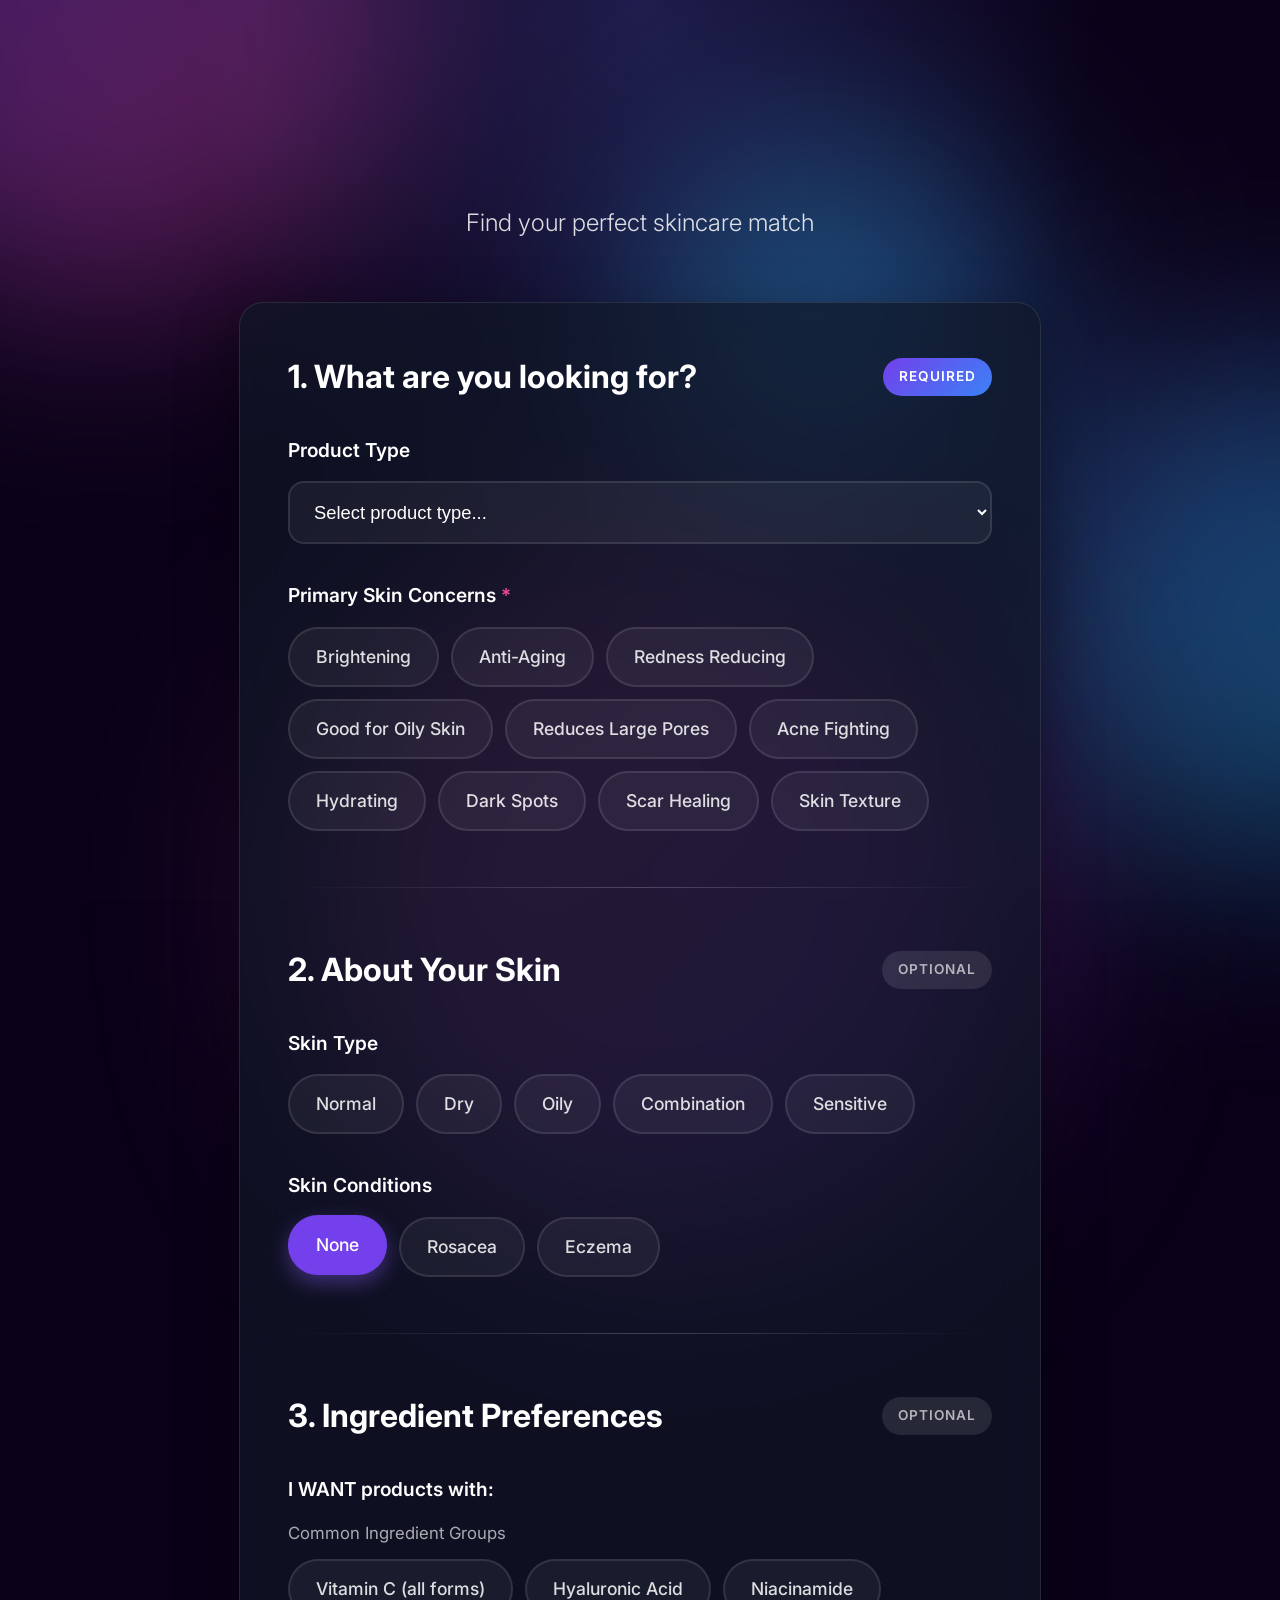
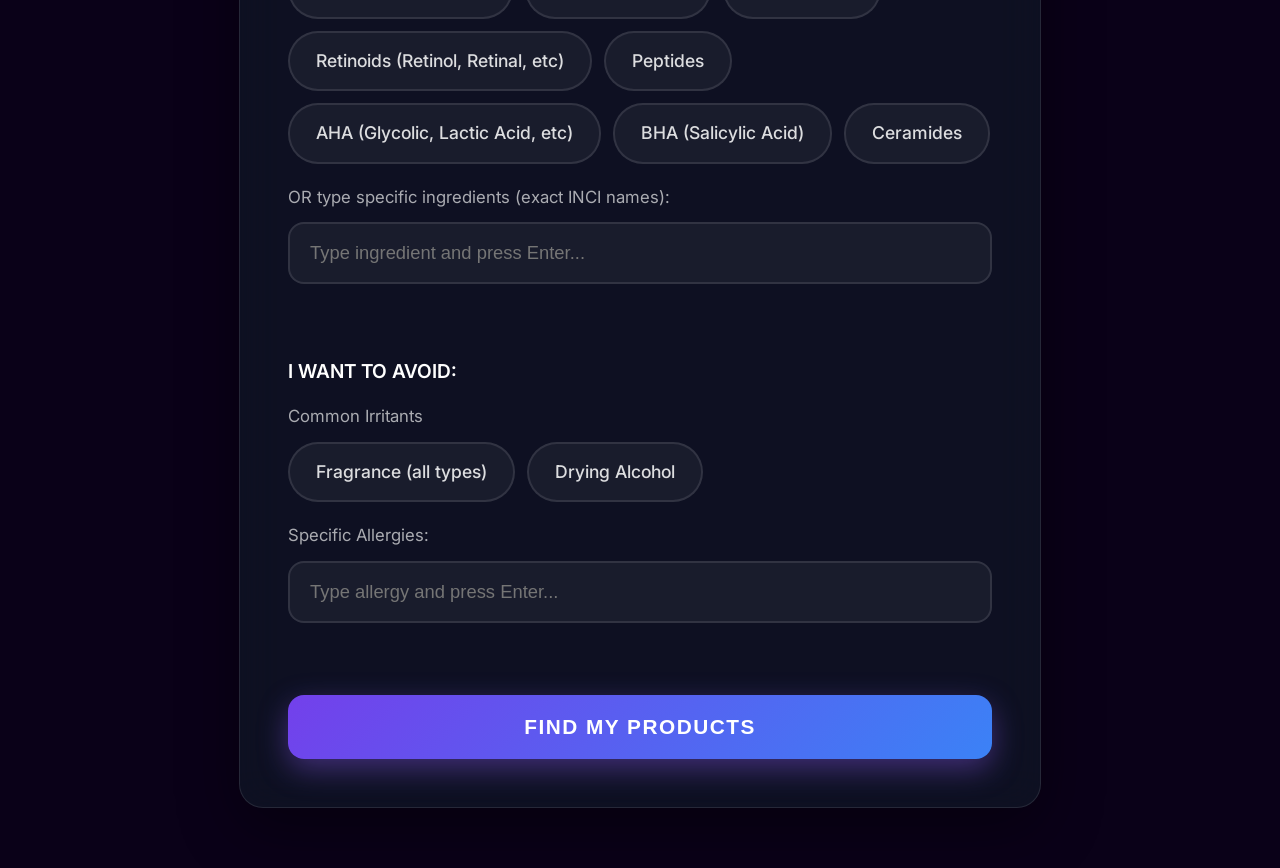
==== commit 81a898ae: "fixes in ui/uix" ====
--- a/src/SkinGen.API/wwwroot/index.html
+++ b/src/SkinGen.API/wwwroot/index.html
@@ -8,6 +8,12 @@
     <link rel="stylesheet" href="https://cdn.jsdelivr.net/npm/bootstrap-icons@1.11.3/font/bootstrap-icons.min.css">
 </head>
 <body>
+    <div class="gradient-bg">
+        <div class="gradient-blob blob-1"></div>
+        <div class="gradient-blob blob-2"></div>
+        <div class="gradient-blob blob-3"></div>
+        <div class="gradient-blob blob-4"></div>
+    </div>
     <div class="container">
         <div class="header">
             <h1>SkinGen</h1>
@@ -188,8 +194,11 @@
                         </label>
                     </div>
 
-                    <p class="form-hint" style="margin-top: 16px;">OR type specific ingredients (exact INCI names):</p>
-                    <input type="text" id="specificIngredients" class="form-input" placeholder="e.g., centella asiatica, azelaic acid">
+                    <p class="form-hint" style="margin-top: 20px;">OR type specific ingredients (exact INCI names):</p>
+                    <input type="text" id="specificIngredients" class="form-input" placeholder="Type ingredient and press Enter...">
+                    
+                    <!-- Tags container -->
+                    <div id="specificIngredientsTags" class="tags-container"></div>
                 </div>
 
                 <!-- I WANT TO AVOID -->
@@ -207,8 +216,11 @@
                         </label>
                     </div>
 
-                    <p class="form-hint" style="margin-top: 16px;">Specific Allergies:</p>
-                    <input type="text" id="allergies" class="form-input" placeholder="e.g., niacinamide, salicylic acid">
+                    <p class="form-hint" style="margin-top: 20px;">Specific Allergies:</p>
+                    <input type="text" id="allergies" class="form-input" placeholder="Type allergy and press Enter...">
+                    
+                    <!-- Tags container -->
+                    <div id="allergiesTags" class="tags-container"></div>
                 </div>
 
                 <button type="submit" class="btn-primary" id="submitBtn">
--- a/src/SkinGen.API/wwwroot/css/style.css
+++ b/src/SkinGen.API/wwwroot/css/style.css
@@ -1,3 +1,5 @@
+@import url('https://fonts.googleapis.com/css2?family=Inter:wght@300;400;500;600;700;800;900&display=swap');
+
 * {
     margin: 0;
     padding: 0;
@@ -5,46 +7,294 @@
 }
 
 :root {
-    --gradient-start: #0f4c81;
-    --gradient-mid: #3a7ca5;
-    --gradient-end: #81c3d7;
-    --text-dark: #1a202c;
-    --text-light: #4a5568;
-    --text-muted: #718096;
-    --bg-light: #f7fafc;
-    --card-bg: #ffffff;
-    --border-radius: 16px;
-    --shadow-sm: 0 2px 8px rgba(0, 0, 0, 0.05);
-    --shadow-md: 0 4px 16px rgba(0, 0, 0, 0.08);
-    --shadow-lg: 0 8px 32px rgba(0, 0, 0, 0.12);
+    --purple: #7340eb;
+    --blue: #3b82f6;
+    --pink: #ec4899;
+    --cyan: #06b6d4;
+    
+    --text-primary: #ffffff;
+    --text-secondary: rgba(255, 255, 255, 0.85);
+    --text-muted: rgba(255, 255, 255, 0.65);
+    
+    --success: #10b981;
+    --warning: #f59e0b;
+    --danger: #ef4444;
 }
 
 body {
-    font-family: -apple-system, BlinkMacSystemFont, 'Segoe UI', Roboto, 'Helvetica Neue', Arial, sans-serif;
-    background: linear-gradient(135deg, var(--gradient-start) 0%, var(--gradient-mid) 50%, var(--gradient-end) 100%);
+    font-family: 'Inter', sans-serif;
+    background: #0a0118;
     min-height: 100vh;
-    color: var(--text-dark);
+    color: var(--text-primary);
     line-height: 1.6;
-}
-
-.section {
-    display: none;
-    padding: 40px 20px;
-    min-height: 100vh;
-}
-
-.section.active {
-    display: block;
-}
-
-/* SECTION HEADERS */
+    position: relative;
+    overflow-x: hidden;
+}
+
+/* ========================================
+   ANIMATED GRADIENT BACKGROUND
+======================================== */
+
+.gradient-bg {
+    position: fixed;
+    top: 0;
+    left: 0;
+    width: 100%;
+    height: 100%;
+    z-index: 0;
+    background: radial-gradient(ellipse at top, #1e1b4b 0%, #0a0118 50%);
+}
+
+.gradient-blob {
+    position: absolute;
+    border-radius: 50%;
+    filter: blur(100px);
+    opacity: 0.4;
+    mix-blend-mode: screen;
+}
+
+.blob-1 {
+    width: 600px;
+    height: 600px;
+    background: linear-gradient(135deg, var(--purple), var(--pink));
+    top: -300px;
+    left: -200px;
+    animation: float 25s ease-in-out infinite;
+}
+
+.blob-2 {
+    width: 500px;
+    height: 500px;
+    background: linear-gradient(135deg, var(--blue), var(--cyan));
+    top: 40%;
+    right: -250px;
+    animation: float 20s ease-in-out infinite reverse;
+    animation-delay: -5s;
+}
+
+.blob-3 {
+    width: 700px;
+    height: 700px;
+    background: linear-gradient(135deg, var(--pink), var(--purple));
+    bottom: -350px;
+    left: 25%;
+    animation: float 30s ease-in-out infinite;
+    animation-delay: -10s;
+}
+
+.blob-4 {
+    width: 400px;
+    height: 400px;
+    background: linear-gradient(135deg, var(--cyan), var(--blue));
+    top: 15%;
+    left: 50%;
+    animation: float 22s ease-in-out infinite reverse;
+    animation-delay: -15s;
+}
+
+@keyframes float {
+    0%, 100% {
+        transform: translate(0, 0) rotate(0deg) scale(1);
+    }
+    25% {
+        transform: translate(100px, -100px) rotate(90deg) scale(1.1);
+    }
+    50% {
+        transform: translate(-50px, 100px) rotate(180deg) scale(0.9);
+    }
+    75% {
+        transform: translate(-100px, -50px) rotate(270deg) scale(1.05);
+    }
+}
+
+/* ========================================
+   LAYOUT
+======================================== */
+
+.container {
+    max-width: 850px;
+    margin: 0 auto;
+    padding: 60px 24px;
+    position: relative;
+    z-index: 1;
+}
+
+.header {
+    text-align: center;
+    margin-bottom: 60px;
+}
+
+.header h1 {
+    font-size: 5rem;
+    font-weight: 900;
+    background: linear-gradient(135deg, var(--purple));
+    -webkit-background-clip: text;
+    -webkit-text-fill-color: transparent;
+    background-clip: text;
+    margin-bottom: 16px;
+    letter-spacing: -3px;
+}
+
+.subtitle {
+    font-size: 1.5rem;
+    color: var(--text-secondary);
+    font-weight: 300;
+}
+/* UNIFIED COMPATIBILITY SECTION */
+
+.compatibility-section {
+    background: rgba(255, 255, 255, 0.05);
+    padding: 24px;
+    border-radius: 16px;
+    margin-bottom: 28px;
+}
+
+.compatibility-section h4 {
+    font-size: 1rem;
+    text-transform: uppercase;
+    letter-spacing: 1px;
+    color: var(--text-muted);
+    margin-bottom: 16px;
+    font-weight: 700;
+}
+
+.compatibility-status {
+    display: flex;
+    align-items: center;
+    gap: 12px;
+    padding: 14px 18px;
+    border-radius: 12px;
+    font-size: 1.15rem;
+    font-weight: 600;
+    margin-bottom: 20px;
+}
+
+.compatibility-status.compatible {
+    background: rgba(16, 185, 129, 0.15);
+    color: var(--success);
+    border-left: 4px solid var(--success);
+}
+
+.compatibility-status.warning {
+    background: rgba(245, 158, 11, 0.15);
+    color: var(--warning);
+    border-left: 4px solid var(--warning);
+}
+
+.compatibility-status i {
+    font-size: 1.4rem;
+}
+
+.warnings-list {
+    margin-top: 20px;
+    padding: 16px;
+    background: rgba(245, 158, 11, 0.08);
+    border-radius: 12px;
+}
+
+.warnings-list h5 {
+    font-size: 0.95rem;
+    font-weight: 700;
+    color: var(--warning);
+    margin-bottom: 10px;
+    display: flex;
+    align-items: center;
+    gap: 8px;
+}
+
+.warnings-list ul {
+    list-style: none;
+    padding-left: 0;
+}
+
+.warnings-list li {
+    font-size: 1.05rem;
+    color: var(--text-secondary);
+    padding: 4px 0;
+    padding-left: 24px;
+    position: relative;
+}
+
+.warnings-list li::before {
+    content: "•";
+    position: absolute;
+    left: 8px;
+    color: var(--warning);
+    font-weight: bold;
+}
+
+/* INGREDIENT BREAKDOWN */
+
+.ingredient-breakdown {
+    background: rgba(255, 255, 255, 0.05);
+    padding: 20px;
+    border-radius: 12px;
+    margin-bottom: 16px;
+}
+
+.ingredient-breakdown h4 {
+    font-size: 0.95rem;
+    text-transform: uppercase;
+    letter-spacing: 1px;
+    color: var(--text-muted);
+    margin-bottom: 20px;
+    font-weight: 700;
+}
+
+.breakdown-group {
+    margin-bottom: 20px;
+}
+
+.breakdown-group:last-child {
+    margin-bottom: 0;
+}
+
+.breakdown-group h5 {
+    font-size: 1.1rem;
+    font-weight: 700;
+    color: var(--purple);
+    margin-bottom: 10px;
+}
+
+.breakdown-category {
+    margin-left: 16px;
+    margin-bottom: 8px;
+    font-size: 1rem;
+    line-height: 1.8;
+}
+
+.breakdown-label {
+    font-weight: 600;
+    color: var(--text-secondary);
+}
+
+.breakdown-items {
+    color: var(--text-muted);
+}
+/* ========================================
+   GLASSMORPHIC CARDS
+======================================== */
+
+.form-card,
+.product-card {
+    background: rgba(17, 24, 39, 0.7);
+    backdrop-filter: blur(20px);
+    border: 1px solid rgba(255, 255, 255, 0.1);
+    border-radius: 24px;
+    padding: 48px;
+    box-shadow: 0 20px 60px rgba(0, 0, 0, 0.4);
+}
+
+/* ========================================
+   FORM SECTIONS
+======================================== */
 
 .section-header {
     display: flex;
     justify-content: space-between;
     align-items: center;
-    margin-bottom: 24px;
-    margin-top: 32px;
+    margin-bottom: 32px;
+    margin-top: 48px;
 }
 
 .section-header:first-child {
@@ -52,605 +302,410 @@
 }
 
 .section-header h2 {
-    font-size: 1.4rem;
-    color: var(--text-dark);
-    margin: 0;
-    font-weight: 600;
+    font-size: 2rem;
+    font-weight: 700;
 }
 
 .required-badge,
 .optional-badge {
-    padding: 4px 12px;
-    border-radius: 12px;
-    font-size: 0.75rem;
+    padding: 8px 16px;
+    border-radius: 20px;
+    font-size: 0.85rem;
     font-weight: 600;
     text-transform: uppercase;
-    letter-spacing: 0.5px;
+    letter-spacing: 1px;
 }
 
 .required-badge {
-    background: linear-gradient(135deg, var(--gradient-start), var(--gradient-mid));
-    color: white;
+    background: linear-gradient(135deg, var(--purple), var(--blue));
 }
 
 .optional-badge {
-    background: var(--bg-light);
+    background: rgba(255, 255, 255, 0.1);
     color: var(--text-muted);
 }
 
-.required {
-    color: var(--gradient-mid);
-    font-weight: 600;
-}
-
-.form-hint {
-    font-size: 0.9rem;
-    color: var(--text-muted);
-    margin-bottom: 8px;
-    font-weight: 500;
-}
-
-.section-divider {
-    height: 1px;
-    background: linear-gradient(to right, transparent, #e2e8f0, transparent);
-    margin: 40px 0;
-}
-
-/* CONTAINER & HEADER */
-
-.container {
-    max-width: 800px;
-    margin: 0 auto;
-}
-
-.header {
-    text-align: center;
-    margin-bottom: 40px;
-    color: white;
-}
-
-.header h1 {
-    font-size: 3rem;
-    font-weight: 700;
-    margin-bottom: 8px;
-    letter-spacing: -1px;
-}
-
-.subtitle {
-    font-size: 1.25rem;
-    opacity: 0.9;
-    font-weight: 300;
-}
-
-/* FORM STYLES */
-
-.form-card {
-    background: var(--card-bg);
-    border-radius: var(--border-radius);
-    padding: 40px;
-    box-shadow: var(--shadow-lg);
-}
-
 .form-group {
-    margin-bottom: 32px;
+    margin-bottom: 36px;
 }
 
 .form-label {
     display: block;
-    font-size: 1rem;
+    font-size: 1.2rem;
     font-weight: 600;
-    color: var(--text-dark);
+    margin-bottom: 16px;
+}
+
+.required {
+    color: var(--pink);
+}
+
+.form-hint {
+    font-size: 1.05rem;
+    color: var(--text-muted);
     margin-bottom: 12px;
 }
 
 .form-select,
 .form-input {
     width: 100%;
-    padding: 14px 16px;
-    border: 2px solid #e2e8f0;
-    border-radius: 12px;
-    font-size: 1rem;
-    transition: all 0.2s;
-    background: white;
-}
-
+    padding: 18px 20px;
+    background: rgba(255, 255, 255, 0.05);
+    border: 2px solid rgba(255, 255, 255, 0.1);
+    border-radius: 16px;
+    font-size: 1.15rem;
+    color: var(--text-primary);
+    transition: all 0.3s;
+}
+/* ADD THIS */
+.form-select option {
+    background: #1a1a3e;
+    color: white;
+    padding: 10px;
+}
 .form-select:focus,
 .form-input:focus {
     outline: none;
-    border-color: var(--gradient-mid);
-    box-shadow: 0 0 0 3px rgba(58, 124, 165, 0.1);
+    background: rgba(255, 255, 255, 0.08);
+    border-color: var(--purple);
+    box-shadow: 0 0 0 4px rgba(139, 92, 246, 0.2);
 }
 
 .pill-group {
+    display: flex;
+    flex-wrap: wrap;
+    gap: 12px;
+}
+
+.pill {
+    cursor: pointer;
+}
+
+.pill input {
+    display: none;
+}
+
+.pill span {
+    display: inline-block;
+    padding: 14px 26px;
+    background: rgba(255, 255, 255, 0.05);
+    border: 2px solid rgba(255, 255, 255, 0.1);
+    border-radius: 30px;
+    font-size: 1.1rem;
+    font-weight: 500;
+    color: var(--text-secondary);
+    transition: all 0.3s;
+}
+
+.pill input:checked + span {
+    background: var(--purple);  /* Solid color instead of gradient */
+    border-color: var(--purple);
+    color: white;
+    box-shadow: 0 8px 20px rgba(139, 92, 246, 0.4);
+    transform: translateY(-2px);
+}
+
+.pill:hover span {
+    border-color: var(--purple);
+    background: rgba(255, 255, 255, 0.08);
+}
+
+.section-divider {
+    height: 1px;
+    background: linear-gradient(to right, transparent, rgba(255, 255, 255, 0.2), transparent);
+    margin: 56px 0;
+}
+
+.btn-primary {
+    width: 100%;
+    padding: 20px;
+    background: linear-gradient(135deg, var(--purple), var(--blue));
+    border: none;
+    border-radius: 16px;
+    font-size: 1.3rem;
+    font-weight: 700;
+    cursor: pointer;
+    transition: all 0.3s;
+    box-shadow: 0 10px 30px rgba(139, 92, 246, 0.4);
+    text-transform: uppercase;
+    letter-spacing: 1.5px;
+    color: white;
+}
+
+.btn-primary:hover {
+    transform: translateY(-3px);
+    box-shadow: 0 15px 40px rgba(139, 92, 246, 0.6);
+}
+
+/* TAG INPUT SYSTEM */
+
+.tags-container {
     display: flex;
     flex-wrap: wrap;
     gap: 10px;
-}
-
-.pill {
-    display: inline-block;
+    margin-top: 16px;
+    min-height: 20px;
+}
+
+.tag {
+    display: inline-flex;
+    align-items: center;
+    gap: 8px;
+    padding: 10px 16px;
+    background: var(--purple);
+    color: white;
+    border-radius: 20px;
+    font-size: 1.05rem;
+    font-weight: 500;
+    box-shadow: 0 4px 12px rgba(139, 92, 246, 0.3);
+    animation: tagAppear 0.2s ease;
+}
+
+.tag-remove {
     cursor: pointer;
-}
-
-.pill input {
-    display: none;
-}
-
-.pill span {
-    display: inline-block;
-    padding: 10px 20px;
-    background: var(--bg-light);
-    border: 2px solid transparent;
-    border-radius: 24px;
-    font-size: 0.95rem;
-    font-weight: 500;
-    color: var(--text-light);
-    transition: all 0.2s;
-}
-
-.pill input:checked + span {
-    background: var(--gradient-mid);
-    color: white;
-    border-color: var(--gradient-mid);
-    box-shadow: var(--shadow-sm);
-}
-
-.pill:hover span {
-    border-color: var(--gradient-mid);
-}
-
-.btn-primary {
-    width: 100%;
+    font-size: 1.2rem;
+    font-weight: 700;
+    opacity: 0.8;
+    transition: opacity 0.2s;
+    line-height: 1;
+}
+
+.tag-remove:hover {
+    opacity: 1;
+}
+
+@keyframes tagAppear {
+    from {
+        opacity: 0;
+        transform: scale(0.8);
+    }
+    to {
+        opacity: 1;
+        transform: scale(1);
+    }
+}
+/* ========================================
+   RESULTS PAGE
+======================================== */
+
+.results-page {
+    background: #0a0118;
+}
+
+.results-header {
+    display: flex;
+    justify-content: space-between;
+    align-items: center;
+    margin-bottom: 48px;
+}
+
+.btn-back {
     padding: 16px 32px;
-    background: linear-gradient(135deg, var(--gradient-start), var(--gradient-mid));
-    color: white;
-    border: none;
-    border-radius: 12px;
+    background: rgba(255, 255, 255, 0.1);
+    backdrop-filter: blur(10px);
+    border: 1px solid rgba(255, 255, 255, 0.2);
+    border-radius: 14px;
     font-size: 1.1rem;
     font-weight: 600;
     cursor: pointer;
     transition: all 0.3s;
-    box-shadow: var(--shadow-md);
-}
-
-.btn-primary:hover {
-    transform: translateY(-2px);
-    box-shadow: var(--shadow-lg);
-}
-
-.btn-primary:disabled {
-    opacity: 0.6;
-    cursor: not-allowed;
-    transform: none;
-}
-
-/* RESULTS PAGE */
-
-.results-page {
-    background: linear-gradient(135deg, var(--gradient-start) 0%, var(--gradient-mid) 50%, var(--gradient-end) 100%);
-    min-height: 100vh;
-    padding: 40px 20px;
-}
-
-.results-header {
-    display: flex;
-    justify-content: space-between;
-    align-items: center;
-    margin-bottom: 32px;
     color: white;
 }
 
-.btn-back {
-    padding: 12px 24px;
-    background: rgba(255, 255, 255, 0.2);
-    backdrop-filter: blur(10px);
-    color: white;
-    border: 1px solid rgba(255, 255, 255, 0.3);
-    border-radius: 10px;
-    font-size: 1rem;
-    font-weight: 500;
-    cursor: pointer;
-    transition: all 0.2s;
-}
-
 .btn-back:hover {
-    background: rgba(255, 255, 255, 0.3);
+    background: rgba(255, 255, 255, 0.15);
+    border-color: var(--purple);
 }
 
 #resultsStats {
-    font-size: 1.1rem;
-    font-weight: 300;
-}
-
-.loading {
-    background: var(--card-bg);
-    border-radius: var(--border-radius);
-    padding: 60px 40px;
-    text-align: center;
-    box-shadow: var(--shadow-md);
-    font-size: 1.2rem;
-    color: var(--text-light);
-}
-
-/* PRODUCT CARDS - NEW DESIGN */
+    font-size: 1.3rem;
+    color: var(--text-secondary);
+}
+
+/* ========================================
+   PRODUCT CARDS
+======================================== */
 
 .results-grid {
     display: grid;
-    grid-template-columns: 1fr;
-    gap: 24px;
-    max-width: 700px;
-    margin: 0 auto;
+    gap: 36px;
 }
 
 .product-card {
-    background: var(--card-bg);
-    border-radius: var(--border-radius);
-    padding: 32px;
-    box-shadow: var(--shadow-md);
-    transition: all 0.3s;
-    position: relative;
-    overflow: hidden;
+    transition: all 0.4s;
 }
 
 .product-card:hover {
-    transform: translateY(-4px);
-    box-shadow: var(--shadow-lg);
+    transform: translateY(-8px);
+    box-shadow: 0 24px 70px rgba(139, 92, 246, 0.4);
 }
 
 .product-rank {
     position: absolute;
-    top: 24px;
-    right: 24px;
-    width: 48px;
-    height: 48px;
-    background: linear-gradient(135deg, var(--gradient-start), var(--gradient-mid));
-    color: white;
+    top: 32px;
+    right: 32px;
+    width: 64px;
+    height: 64px;
+    background: linear-gradient(135deg, var(--purple), var(--blue));
     border-radius: 50%;
     display: flex;
     align-items: center;
     justify-content: center;
-    font-weight: 700;
-    font-size: 1.2rem;
-    box-shadow: var(--shadow-sm);
+    font-weight: 900;
+    font-size: 1.6rem;
+    box-shadow: 0 8px 25px rgba(236, 72, 153, 0.5);
 }
 
 .product-score {
-    font-size: 4rem;
-    font-weight: 700;
-    background: linear-gradient(135deg, var(--gradient-start), var(--gradient-end));
+    font-size: 6rem;
+    font-weight: 900;
+    background: linear-gradient(135deg, var(--purple), var(--pink));
     -webkit-background-clip: text;
     -webkit-text-fill-color: transparent;
     background-clip: text;
     line-height: 1;
+    margin-bottom: 20px;
+}
+
+.product-header-info {
+    margin-bottom: 36px;
+}
+
+.product-name {
+    font-size: 2rem;
+    font-weight: 700;
     margin-bottom: 12px;
-}
-
-.product-header-info {
-    margin-bottom: 28px;
-}
-
-.product-name {
+    line-height: 1.3;
+    padding-right: 80px;
+}
+
+.product-meta {
+    display: flex;
+    align-items: center;
+    gap: 16px;
+    flex-wrap: wrap;
+}
+
+.product-brand {
     font-size: 1.3rem;
     font-weight: 600;
-    color: var(--text-dark);
+    color: var(--purple);
+}
+
+.product-type,
+.product-country {
+    font-size: 1.15rem;
+    color: var(--text-muted);
+    padding-left: 16px;
+    border-left: 2px solid rgba(255, 255, 255, 0.2);
+}
+
+/* ========================================
+   CARD SECTIONS
+======================================== */
+
+.skin-compatibility,
+.safety-section,
+.why-matches,
+.manufacturer-claims,
+.ingredients-section,
+.warning-box {
+    margin-bottom: 28px;
+    padding: 24px;
+    border-radius: 16px;
+}
+
+.skin-compatibility {
+    border-left: 4px solid;
+}
+
+.skin-compatibility.compatible {
+    background: rgba(16, 185, 129, 0.1);
+    border-color: var(--success);
+}
+
+.skin-compatibility.warning {
+    background: rgba(245, 158, 11, 0.1);
+    border-color: var(--warning);
+}
+
+.skin-compatibility h4 {
+    font-size: 1.1rem;
+    font-weight: 700;
+    text-transform: uppercase;
+    letter-spacing: 1px;
     margin-bottom: 8px;
-    line-height: 1.3;
-    padding-right: 60px;
-}
-
-.product-meta {
-    display: flex;
-    align-items: center;
+}
+
+.skin-compatibility p {
+    font-size: 1.15rem;
+    margin: 0;
+}
+
+.skin-compatibility.compatible h4,
+.skin-compatibility.compatible p {
+    color: var(--success);
+}
+
+.skin-compatibility.warning h4,
+.skin-compatibility.warning p {
+    color: var(--warning);
+}
+
+.safety-section {
+    background: rgba(255, 255, 255, 0.05);
+}
+
+.safety-section h4,
+.why-matches h4,
+.manufacturer-claims h4,
+.ingredients-section h4 {
+    font-size: 1rem;
+    text-transform: uppercase;
+    letter-spacing: 1px;
+    color: var(--text-muted);
+    margin-bottom: 16px;
+    font-weight: 700;
+}
+
+.safety-grid {
+    display: grid;
+    grid-template-columns: repeat(auto-fit, minmax(180px, 1fr));
     gap: 12px;
-    flex-wrap: wrap;
-}
-
-.product-brand {
+}
+
+.safety-item {
+    display: flex;
+    align-items: center;
+    gap: 10px;
+    padding: 12px 16px;
+    border-radius: 12px;
     font-size: 1.1rem;
     font-weight: 600;
-    color: var(--gradient-mid);
-}
-
-.product-type {
-    font-size: 1rem;
-    color: var(--text-muted);
-    padding-left: 12px;
-    border-left: 2px solid #e2e8f0;
-}
-
-.product-details {
-    display: grid;
-    grid-template-columns: 1fr 1fr;
-    gap: 16px;
-    margin-bottom: 24px;
-}
-
-.detail-box {
-    background: var(--bg-light);
-    padding: 16px;
-    border-radius: 12px;
-}
-
-.detail-box h4 {
-    font-size: 0.75rem;
-    text-transform: uppercase;
-    letter-spacing: 0.5px;
-    color: var(--text-muted);
-    margin-bottom: 10px;
-    font-weight: 700;
-}
-
-.detail-box ul {
-    list-style: none;
-}
-
-.detail-box li {
-    font-size: 0.95rem;
-    color: var(--text-dark);
-    padding: 3px 0;
-    display: flex;
-    align-items: center;
-    gap: 6px;
-}
-
-.detail-box li::before {
-    content: "";
-    width: 4px;
-    height: 4px;
-    background: var(--gradient-mid);
-    border-radius: 50%;
-    flex-shrink: 0;
-}
-
-.check-icon {
-    color: #10b981;
-    font-weight: bold;
-}
-
-.cross-icon {
-    color: #ef4444;
-    font-weight: bold;
-}
-
-.manufacturer-claims {
-    background: var(--bg-light);
-    padding: 16px;
-    border-radius: 12px;
-    margin-bottom: 16px;
-}
-
-.manufacturer-claims h4 {
-    font-size: 0.75rem;
-    text-transform: uppercase;
-    letter-spacing: 0.5px;
-    color: var(--text-muted);
-    margin-bottom: 10px;
-    font-weight: 700;
-}
-
-.manufacturer-claims ul {
-    list-style: none;
-    display: flex;
-    flex-wrap: wrap;
-    gap: 8px;
-}
-
-.manufacturer-claims li {
-    background: white;
-    padding: 6px 14px;
-    border-radius: 16px;
-    font-size: 0.9rem;
-    color: var(--text-dark);
-    border: 1px solid #e2e8f0;
-}
-
-.ingredients-section {
-    background: var(--bg-light);
-    padding: 16px;
-    border-radius: 12px;
-    margin-bottom: 16px;
-}
-
-.ingredients-section h4 {
-    font-size: 0.75rem;
-    text-transform: uppercase;
-    letter-spacing: 0.5px;
-    color: var(--text-muted);
-    margin-bottom: 10px;
-    font-weight: 700;
-}
-
-.ingredients-list {
-    font-size: 0.85rem;
-    color: var(--text-light);
-    line-height: 1.6;
-    max-height: 80px;
-    overflow-y: auto;
-    padding-right: 8px;
-}
-
-.ingredients-list::-webkit-scrollbar {
-    width: 6px;
-}
-
-.ingredients-list::-webkit-scrollbar-track {
-    background: #f1f1f1;
-    border-radius: 10px;
-}
-
-.ingredients-list::-webkit-scrollbar-thumb {
-    background: var(--gradient-mid);
-    border-radius: 10px;
-}
-
-.warning-box {
-    background: #fff3cd;
-    border-left: 4px solid #ffc107;
-    padding: 16px;
-    border-radius: 8px;
-}
-
-.warning-box h4 {
-    color: #856404;
-    font-size: 0.85rem;
-    margin-bottom: 8px;
-    font-weight: 600;
-}
-
-.warning-box ul {
-    list-style: none;
-}
-
-.warning-box li {
-    color: #856404;
-    font-size: 0.9rem;
-    padding: 3px 0;
-    display: flex;
-    align-items: center;
-    gap: 6px;
-}
-
-.warning-box li::before {
-    content: "⚠️";
-    flex-shrink: 0;
-}
-
-.no-results {
-    background: var(--card-bg);
-    border-radius: var(--border-radius);
-    padding: 60px 40px;
-    text-align: center;
-    box-shadow: var(--shadow-md);
-}
-
-.no-results h2 {
-    font-size: 2rem;
-    margin-bottom: 12px;
-    color: var(--text-dark);
-}
-
-.no-results p {
-    font-size: 1.1rem;
-    color: var(--text-light);
-}
-/* SKIN TYPE COMPATIBILITY */
-
-.skin-compatibility {
-    padding: 16px;
-    border-radius: 12px;
+}
+
+.safety-item.safe {
+    background: rgba(16, 185, 129, 0.15);
+    color: var(--success);
+}
+
+.safety-item.unsafe {
+    background: rgba(239, 68, 68, 0.15);
+    color: var(--danger);
+}
+
+.safety-item i {
+    font-size: 1.4rem;
+}
+
+.why-matches {
+    background: rgba(139, 92, 246, 0.08);
+}
+
+.concern-match {
     margin-bottom: 20px;
-    border-left: 4px solid;
-}
-
-.skin-compatibility.compatible {
-    background: #d1fae5;
-    border-color: #10b981;
-}
-
-.skin-compatibility.warning {
-    background: #fef3c7;
-    border-color: #f59e0b;
-}
-
-.skin-compatibility h4 {
-    font-size: 0.85rem;
-    text-transform: uppercase;
-    letter-spacing: 0.5px;
-    margin-bottom: 6px;
-    font-weight: 600;
-}
-
-.skin-compatibility.compatible h4 {
-    color: #065f46;
-}
-
-.skin-compatibility.warning h4 {
-    color: #92400e;
-}
-
-.skin-compatibility p {
-    margin: 0;
-    font-size: 0.95rem;
-}
-
-.skin-compatibility.compatible p {
-    color: #047857;
-}
-
-.skin-compatibility.warning p {
-    color: #b45309;
-}
-
-/* SAFETY SECTION */
-
-.safety-section {
-    background: var(--bg-light);
-    padding: 16px;
-    border-radius: 12px;
-    margin-bottom: 20px;
-}
-
-.safety-section h4 {
-    font-size: 0.75rem;
-    text-transform: uppercase;
-    letter-spacing: 0.5px;
-    color: var(--text-muted);
-    margin-bottom: 12px;
-    font-weight: 700;
-}
-
-.safety-grid {
-    display: grid;
-    grid-template-columns: repeat(auto-fit, minmax(150px, 1fr));
-    gap: 10px;
-}
-
-.safety-item {
-    display: flex;
-    align-items: center;
-    gap: 8px;
-    padding: 8px 12px;
-    border-radius: 8px;
-    font-size: 0.9rem;
-    font-weight: 500;
-}
-
-.safety-item.safe {
-    background: #d1fae5;
-    color: #065f46;
-}
-
-.safety-item.unsafe {
-    background: #fee2e2;
-    color: #991b1b;
-}
-
-.safety-item i {
-    font-size: 1.1rem;
-}
-
-/* WHY THIS MATCHES */
-
-.why-matches {
-    background: var(--bg-light);
-    padding: 20px;
-    border-radius: 12px;
-    margin-bottom: 20px;
-}
-
-.why-matches h4 {
-    font-size: 0.75rem;
-    text-transform: uppercase;
-    letter-spacing: 0.5px;
-    color: var(--text-muted);
-    margin-bottom: 16px;
-    font-weight: 700;
-}
-
-.concern-match {
-    margin-bottom: 16px;
-    padding-bottom: 16px;
-    border-bottom: 1px solid #e2e8f0;
+    padding-bottom: 20px;
+    border-bottom: 1px solid rgba(255, 255, 255, 0.1);
 }
 
 .concern-match:last-child {
@@ -660,203 +715,192 @@
 }
 
 .concern-name {
-    font-size: 1rem;
+    font-size: 1.3rem;
+    font-weight: 700;
+    color: var(--purple);
+    margin-bottom: 12px;
+    display: flex;
+    align-items: center;
+    gap: 10px;
+}
+
+.ingredient-category {
+    margin-left: 32px;
+    margin-bottom: 8px;
+    font-size: 1.05rem;
+    line-height: 1.8;
+}
+
+.category-label {
+    font-weight: 700;
+    color: var(--text-secondary);
+}
+
+.ingredient-items {
+    color: var(--text-muted);
+}
+
+/* COLLAPSIBLE */
+
+.collapsible-section {
+    margin-top: 28px;
+}
+
+.collapsible-trigger {
+    width: 100%;
+    padding: 16px 20px;
+    background: rgba(255, 255, 255, 0.05);
+    border: 2px solid rgba(255, 255, 255, 0.1);
+    border-radius: 14px;
+    font-size: 1.1rem;
     font-weight: 600;
-    color: var(--gradient-mid);
-    margin-bottom: 8px;
-    display: flex;
-    align-items: center;
-    gap: 6px;
-}
-
-.ingredient-category {
-    margin-left: 24px;
-    margin-bottom: 6px;
-    font-size: 0.9rem;
-}
-
-.category-label {
-    font-weight: 600;
-    color: var(--text-dark);
-}
-
-.ingredient-items {
-    color: var(--text-light);
-}
-
-/* PRODUCT META ICONS */
-
-.product-meta i {
-    font-size: 0.9rem;
-    margin-right: 4px;
-}
-
-.product-country {
-    font-size: 0.95rem;
-    color: var(--text-muted);
-    padding-left: 12px;
-    border-left: 2px solid #e2e8f0;
-}
-
-/* MANUFACTURER CLAIMS WITH ICONS */
+    color: var(--purple);
+    cursor: pointer;
+    transition: all 0.3s;
+    display: flex;
+    align-items: center;
+    gap: 10px;
+}
+
+.collapsible-trigger:hover {
+    background: rgba(255, 255, 255, 0.08);
+    border-color: var(--purple);
+}
+
+.collapsible-content {
+    max-height: 0;
+    overflow: hidden;
+    transition: max-height 0.4s ease;
+}
+
+.collapsible-content.expanded {
+    max-height: 3000px;
+    padding-top: 20px;
+}
 
 .manufacturer-claims {
-    background: var(--bg-light);
-    padding: 16px;
-    border-radius: 12px;
-    margin-bottom: 16px;
-}
-
-.manufacturer-claims h4 {
-    font-size: 0.75rem;
-    text-transform: uppercase;
-    letter-spacing: 0.5px;
-    color: var(--text-muted);
-    margin-bottom: 12px;
-    font-weight: 700;
+    background: rgba(255, 255, 255, 0.05);
 }
 
 .manufacturer-claims ul {
     list-style: none;
     display: grid;
-    grid-template-columns: repeat(auto-fill, minmax(180px, 1fr));
+    grid-template-columns: repeat(auto-fill, minmax(200px, 1fr));
+    gap: 10px;
+}
+
+.manufacturer-claims li {
+    background: rgba(255, 255, 255, 0.08);
+    padding: 10px 16px;
+    border-radius: 12px;
+    font-size: 1.05rem;
+    border: 1px solid rgba(255, 255, 255, 0.1);
+    display: flex;
+    align-items: center;
     gap: 8px;
 }
 
-.manufacturer-claims li {
-    background: white;
-    padding: 8px 12px;
-    border-radius: 12px;
-    font-size: 0.9rem;
-    color: var(--text-dark);
-    border: 1px solid #e2e8f0;
-    display: flex;
-    align-items: center;
-    gap: 6px;
-}
-
 .manufacturer-claims li i {
-    color: var(--gradient-mid);
-    flex-shrink: 0;
-}
-
-/* INGREDIENTS SECTION */
+    color: var(--cyan);
+}
 
 .ingredients-section {
-    background: var(--bg-light);
-    padding: 16px;
-    border-radius: 12px;
+    background: rgba(255, 255, 255, 0.05);
+}
+
+.ingredients-list {
+    font-size: 1.05rem;
+    color: var(--text-muted);
+    line-height: 1.9;
+    max-height: 200px;
+    overflow-y: auto;
+    padding-right: 10px;
+}
+
+.ingredients-list::-webkit-scrollbar {
+    width: 8px;
+}
+
+.ingredients-list::-webkit-scrollbar-track {
+    background: rgba(255, 255, 255, 0.05);
+    border-radius: 10px;
+}
+
+.ingredients-list::-webkit-scrollbar-thumb {
+    background: var(--purple);
+    border-radius: 10px;
+}
+
+.warning-box {
+    background: rgba(245, 158, 11, 0.1);
+    border-left: 4px solid var(--warning);
+}
+
+.warning-box h4 {
+    color: var(--warning);
+    font-size: 1.1rem;
+    margin-bottom: 12px;
+    font-weight: 700;
+}
+
+.warning-box ul {
+    list-style: none;
+}
+
+.warning-box li {
+    color: var(--warning);
+    font-size: 1.05rem;
+    padding: 4px 0;
+    display: flex;
+    align-items: center;
+    gap: 8px;
+}
+
+.loading,
+.no-results {
+    background: rgba(17, 24, 39, 0.7);
+    backdrop-filter: blur(20px);
+    border: 1px solid rgba(255, 255, 255, 0.1);
+    border-radius: 24px;
+    padding: 80px 48px;
+    text-align: center;
+    font-size: 1.4rem;
+}
+
+.no-results h2 {
+    font-size: 2.5rem;
     margin-bottom: 16px;
 }
 
-.ingredients-section h4 {
-    font-size: 0.75rem;
-    text-transform: uppercase;
-    letter-spacing: 0.5px;
-    color: var(--text-muted);
-    margin-bottom: 10px;
-    font-weight: 700;
-}
-
-.ingredients-list {
-    font-size: 0.85rem;
-    color: var(--text-light);
-    line-height: 1.8;
-    max-height: 120px;
-    overflow-y: auto;
-    padding-right: 8px;
-}
-
-.ingredients-list::-webkit-scrollbar {
-    width: 6px;
-}
-
-.ingredients-list::-webkit-scrollbar-track {
-    background: #f1f1f1;
-    border-radius: 10px;
-}
-
-.ingredients-list::-webkit-scrollbar-thumb {
-    background: var(--gradient-mid);
-    border-radius: 10px;
-}
-/* COLLAPSIBLE SECTIONS */
-
-.collapsible-section {
-    margin-top: 20px;
-}
-
-.collapsible-trigger {
-    width: 100%;
-    padding: 12px 16px;
-    background: var(--bg-light);
-    border: 2px solid #e2e8f0;
-    border-radius: 10px;
-    font-size: 0.95rem;
-    font-weight: 600;
-    color: var(--gradient-mid);
-    cursor: pointer;
-    transition: all 0.2s;
-    display: flex;
-    align-items: center;
-    gap: 8px;
-}
-
-.collapsible-trigger:hover {
-    background: #e2e8f0;
-    border-color: var(--gradient-mid);
-}
-
-.collapsible-trigger i {
-    transition: transform 0.2s;
-}
-
-.collapsible-content {
-    max-height: 0;
-    overflow: hidden;
-    transition: max-height 0.3s ease-out;
-}
-
-.collapsible-content.expanded {
-    max-height: 2000px;
-    padding-top: 16px;
-    transition: max-height 0.5s ease-in;
-}
-
-/* RESPONSIVE */
+.no-results p {
+    font-size: 1.3rem;
+    color: var(--text-secondary);
+}
+
+/* ========================================
+   RESPONSIVE
+======================================== */
 
 @media (max-width: 768px) {
     .header h1 {
-        font-size: 2.5rem;
-    }
-
-    .form-card {
-        padding: 24px;
-    }
-
+        font-size: 3.5rem;
+    }
+    
+    .form-card, .product-card {
+        padding: 32px;
+    }
+    
     .product-score {
-        font-size: 3rem;
-    }
-
-    .product-card {
-        padding: 24px;
-    }
-
-    .product-details {
-        grid-template-columns: 1fr;
-    }
-
+        font-size: 4rem;
+    }
+    
     .product-name {
-        font-size: 1.1rem;
-    }
-
-    .product-brand {
-        font-size: 1rem;
-    }
-
+        font-size: 1.5rem;
+    }
+    
     .results-header {
         flex-direction: column;
         align-items: flex-start;
-        gap: 16px;
+        gap: 20px;
     }
 }
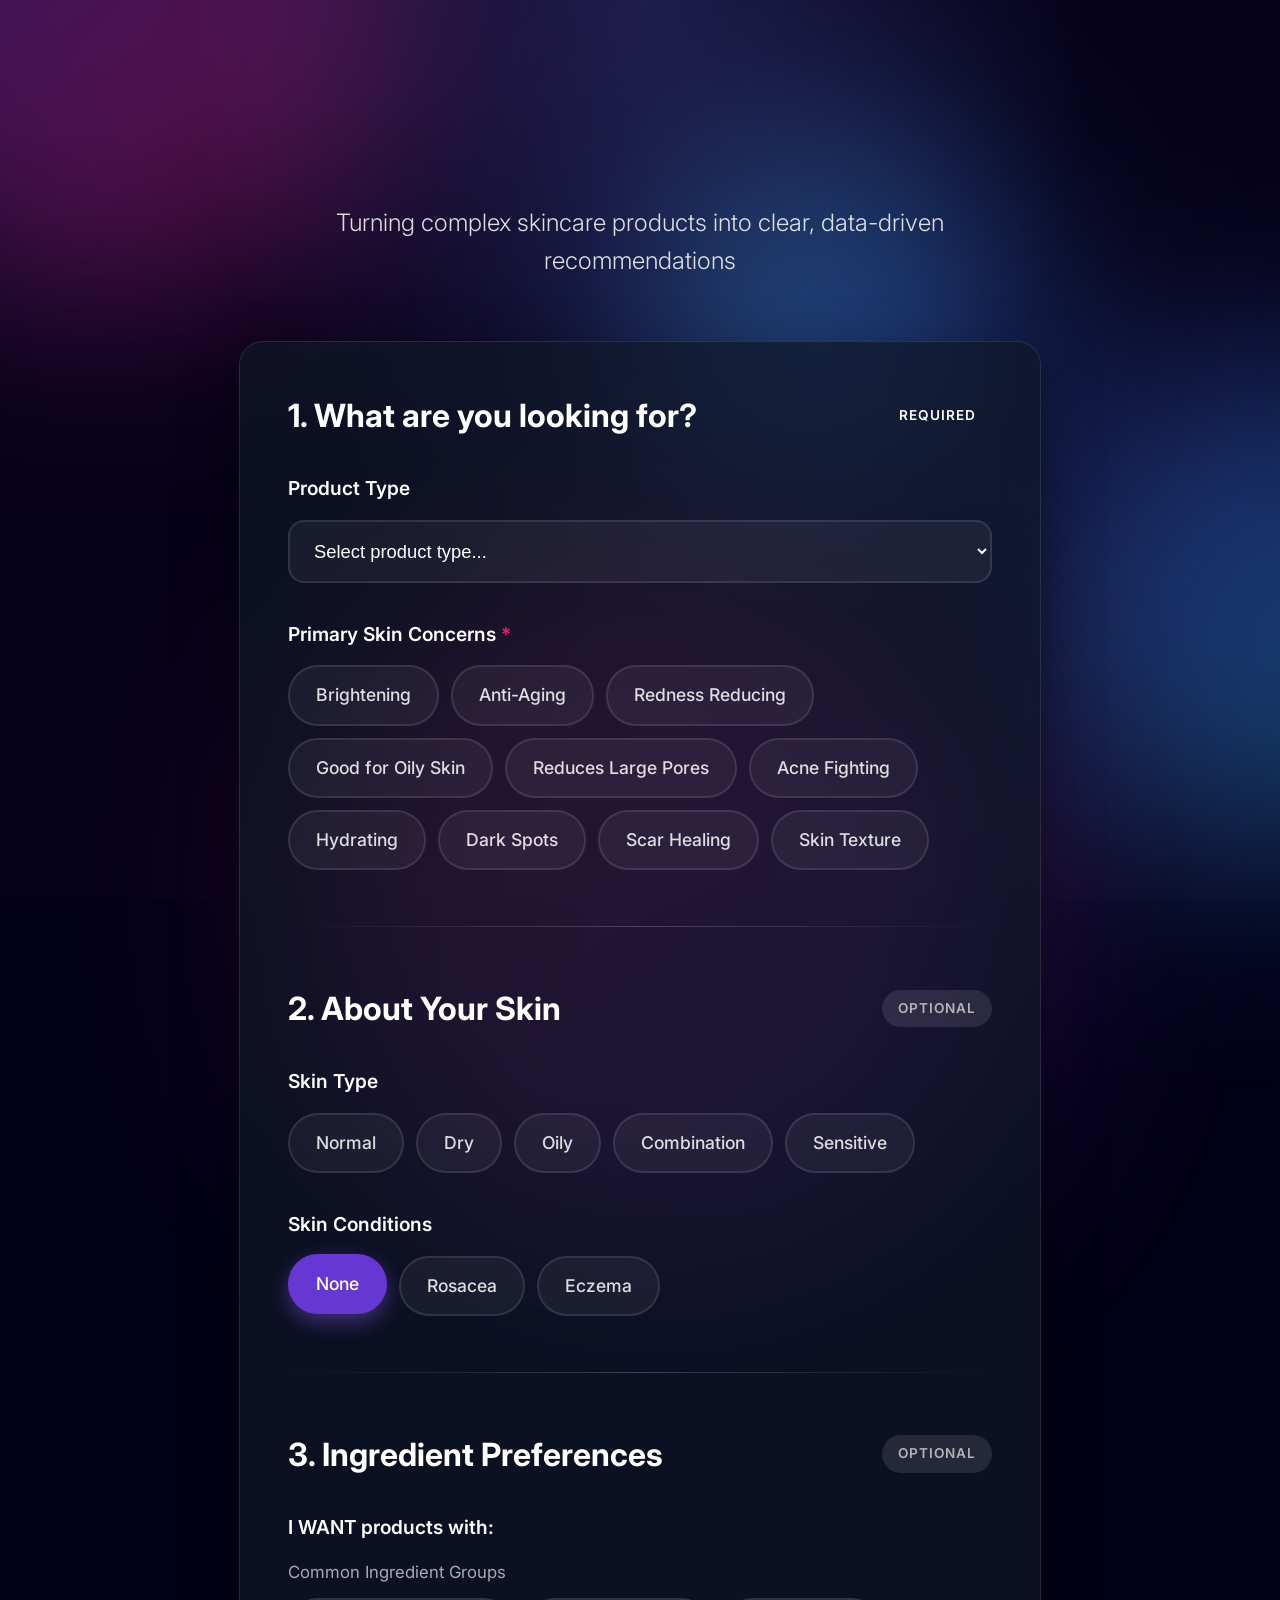
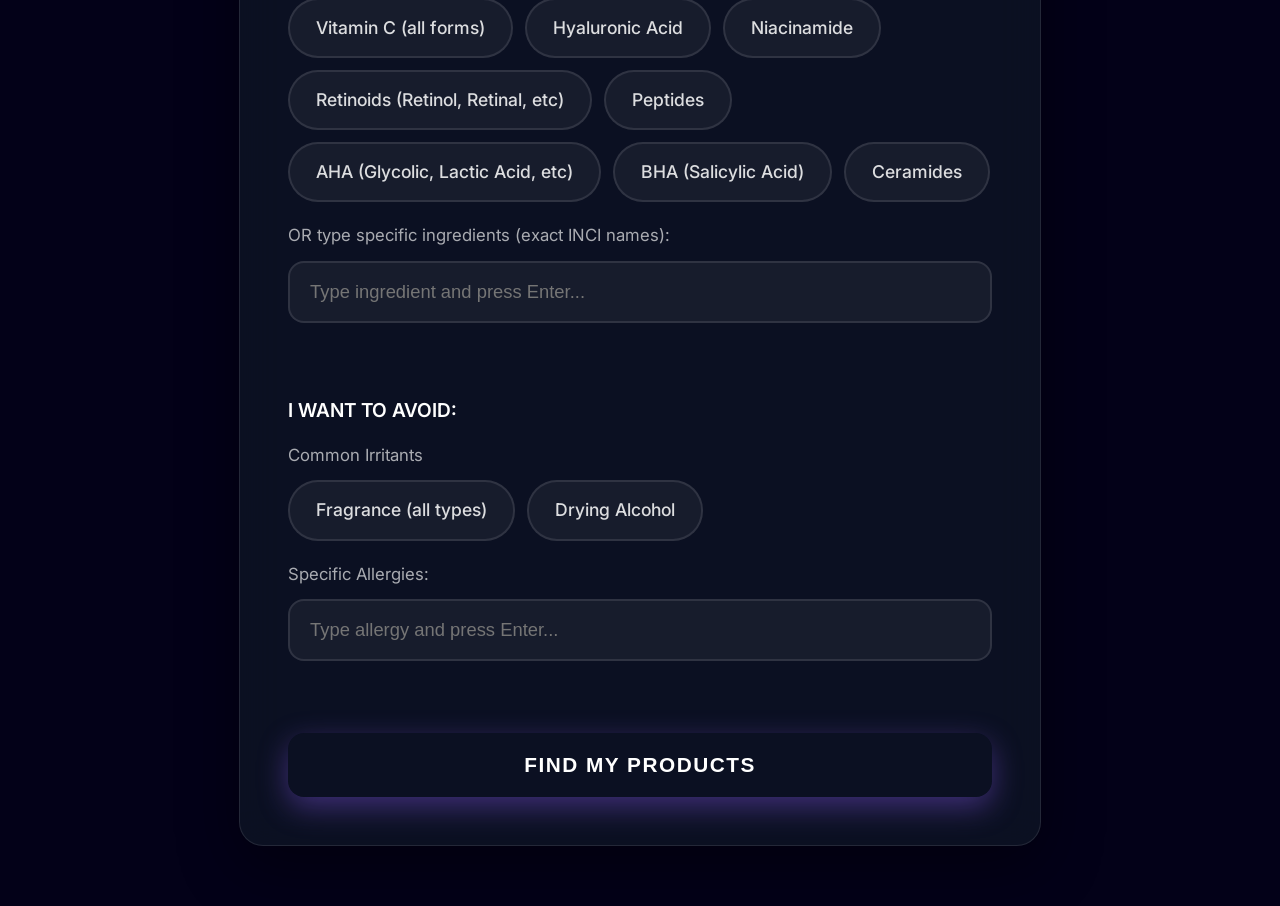
==== commit 5257a05a: "final fixes on style css and readme file." ====
--- a/src/SkinGen.API/wwwroot/index.html
+++ b/src/SkinGen.API/wwwroot/index.html
@@ -17,7 +17,7 @@
     <div class="container">
         <div class="header">
             <h1>SkinGen</h1>
-            <p class="subtitle">Find your perfect skincare match</p>
+            <p class="subtitle">Turning complex skincare products into clear, data-driven recommendations</p>
         </div>
 
         <div class="form-card">
--- a/src/SkinGen.API/wwwroot/css/style.css
+++ b/src/SkinGen.API/wwwroot/css/style.css
@@ -1,4 +1,6 @@
 @import url('https://fonts.googleapis.com/css2?family=Inter:wght@300;400;500;600;700;800;900&display=swap');
+
+/* RESET & ROOT VARIABLES */
 
 * {
     margin: 0;
@@ -7,10 +9,10 @@
 }
 
 :root {
-    --purple: #7340eb;
-    --blue: #3b82f6;
-    --pink: #ec4899;
-    --cyan: #06b6d4;
+    --purple: #6637d3;
+    --blue: #3b5df6;
+    --pink: #eb1e6c;
+    --cyan: #23afda;
     
     --text-primary: #ffffff;
     --text-secondary: rgba(255, 255, 255, 0.85);
@@ -23,7 +25,7 @@
 
 body {
     font-family: 'Inter', sans-serif;
-    background: #0a0118;
+    background: #030118;
     min-height: 100vh;
     color: var(--text-primary);
     line-height: 1.6;
@@ -31,9 +33,7 @@
     overflow-x: hidden;
 }
 
-/* ========================================
-   ANIMATED GRADIENT BACKGROUND
-======================================== */
+/*  ANIMATED GRADIENT BACKGROUND */
 
 .gradient-bg {
     position: fixed;
@@ -42,7 +42,7 @@
     width: 100%;
     height: 100%;
     z-index: 0;
-    background: radial-gradient(ellipse at top, #1e1b4b 0%, #0a0118 50%);
+    background: radial-gradient(ellipse at top, #1e1b4b 0%, #050118 50%);
 }
 
 .gradient-blob {
@@ -107,9 +107,9 @@
     }
 }
 
-/* ========================================
-   LAYOUT
-======================================== */
+
+/* LAYOUT */
+
 
 .container {
     max-width: 850px;
@@ -140,140 +140,8 @@
     color: var(--text-secondary);
     font-weight: 300;
 }
-/* UNIFIED COMPATIBILITY SECTION */
-
-.compatibility-section {
-    background: rgba(255, 255, 255, 0.05);
-    padding: 24px;
-    border-radius: 16px;
-    margin-bottom: 28px;
-}
-
-.compatibility-section h4 {
-    font-size: 1rem;
-    text-transform: uppercase;
-    letter-spacing: 1px;
-    color: var(--text-muted);
-    margin-bottom: 16px;
-    font-weight: 700;
-}
-
-.compatibility-status {
-    display: flex;
-    align-items: center;
-    gap: 12px;
-    padding: 14px 18px;
-    border-radius: 12px;
-    font-size: 1.15rem;
-    font-weight: 600;
-    margin-bottom: 20px;
-}
-
-.compatibility-status.compatible {
-    background: rgba(16, 185, 129, 0.15);
-    color: var(--success);
-    border-left: 4px solid var(--success);
-}
-
-.compatibility-status.warning {
-    background: rgba(245, 158, 11, 0.15);
-    color: var(--warning);
-    border-left: 4px solid var(--warning);
-}
-
-.compatibility-status i {
-    font-size: 1.4rem;
-}
-
-.warnings-list {
-    margin-top: 20px;
-    padding: 16px;
-    background: rgba(245, 158, 11, 0.08);
-    border-radius: 12px;
-}
-
-.warnings-list h5 {
-    font-size: 0.95rem;
-    font-weight: 700;
-    color: var(--warning);
-    margin-bottom: 10px;
-    display: flex;
-    align-items: center;
-    gap: 8px;
-}
-
-.warnings-list ul {
-    list-style: none;
-    padding-left: 0;
-}
-
-.warnings-list li {
-    font-size: 1.05rem;
-    color: var(--text-secondary);
-    padding: 4px 0;
-    padding-left: 24px;
-    position: relative;
-}
-
-.warnings-list li::before {
-    content: "•";
-    position: absolute;
-    left: 8px;
-    color: var(--warning);
-    font-weight: bold;
-}
-
-/* INGREDIENT BREAKDOWN */
-
-.ingredient-breakdown {
-    background: rgba(255, 255, 255, 0.05);
-    padding: 20px;
-    border-radius: 12px;
-    margin-bottom: 16px;
-}
-
-.ingredient-breakdown h4 {
-    font-size: 0.95rem;
-    text-transform: uppercase;
-    letter-spacing: 1px;
-    color: var(--text-muted);
-    margin-bottom: 20px;
-    font-weight: 700;
-}
-
-.breakdown-group {
-    margin-bottom: 20px;
-}
-
-.breakdown-group:last-child {
-    margin-bottom: 0;
-}
-
-.breakdown-group h5 {
-    font-size: 1.1rem;
-    font-weight: 700;
-    color: var(--purple);
-    margin-bottom: 10px;
-}
-
-.breakdown-category {
-    margin-left: 16px;
-    margin-bottom: 8px;
-    font-size: 1rem;
-    line-height: 1.8;
-}
-
-.breakdown-label {
-    font-weight: 600;
-    color: var(--text-secondary);
-}
-
-.breakdown-items {
-    color: var(--text-muted);
-}
-/* ========================================
-   GLASSMORPHIC CARDS
-======================================== */
+
+/*GLASSMORPHIC CARDS*/
 
 .form-card,
 .product-card {
@@ -285,9 +153,7 @@
     box-shadow: 0 20px 60px rgba(0, 0, 0, 0.4);
 }
 
-/* ========================================
-   FORM SECTIONS
-======================================== */
+/* FORM SECTIONS */
 
 .section-header {
     display: flex;
@@ -317,7 +183,7 @@
 }
 
 .required-badge {
-    background: linear-gradient(135deg, var(--purple), var(--blue));
+    background: linear-gradient(135deg, var(--purple));
 }
 
 .optional-badge {
@@ -357,12 +223,13 @@
     color: var(--text-primary);
     transition: all 0.3s;
 }
-/* ADD THIS */
+
 .form-select option {
     background: #1a1a3e;
     color: white;
     padding: 10px;
 }
+
 .form-select:focus,
 .form-input:focus {
     outline: none;
@@ -398,7 +265,7 @@
 }
 
 .pill input:checked + span {
-    background: var(--purple);  /* Solid color instead of gradient */
+    background: var(--purple);
     border-color: var(--purple);
     color: white;
     box-shadow: 0 8px 20px rgba(139, 92, 246, 0.4);
@@ -419,7 +286,7 @@
 .btn-primary {
     width: 100%;
     padding: 20px;
-    background: linear-gradient(135deg, var(--purple), var(--blue));
+    background: linear-gradient(135deg, var(--purple));
     border: none;
     border-radius: 16px;
     font-size: 1.3rem;
@@ -435,6 +302,12 @@
 .btn-primary:hover {
     transform: translateY(-3px);
     box-shadow: 0 15px 40px rgba(139, 92, 246, 0.6);
+}
+
+.btn-primary:disabled {
+    opacity: 0.5;
+    cursor: not-allowed;
+    transform: none;
 }
 
 /* TAG INPUT SYSTEM */
@@ -484,9 +357,8 @@
         transform: scale(1);
     }
 }
-/* ========================================
-   RESULTS PAGE
-======================================== */
+
+/* RESULTS PAGE */
 
 .results-page {
     background: #0a0118;
@@ -522,9 +394,7 @@
     color: var(--text-secondary);
 }
 
-/* ========================================
-   PRODUCT CARDS
-======================================== */
+/* PRODUCT CARDS */
 
 .results-grid {
     display: grid;
@@ -546,14 +416,18 @@
     right: 32px;
     width: 64px;
     height: 64px;
-    background: linear-gradient(135deg, var(--purple), var(--blue));
+    background: linear-gradient(135deg, var(--purple));
     border-radius: 50%;
     display: flex;
     align-items: center;
     justify-content: center;
     font-weight: 900;
     font-size: 1.6rem;
-    box-shadow: 0 8px 25px rgba(236, 72, 153, 0.5);
+    box-shadow: 0 8px 25px rgba(116, 74, 231, 0.5);
+}
+
+.product-score-section {
+    margin-bottom: 20px;
 }
 
 .product-score {
@@ -564,7 +438,15 @@
     -webkit-text-fill-color: transparent;
     background-clip: text;
     line-height: 1;
-    margin-bottom: 20px;
+    margin-bottom: 8px;
+}
+
+.score-label {
+    font-size: 1.1rem;
+    color: var(--text-muted);
+    font-weight: 500;
+    text-transform: uppercase;
+    letter-spacing: 0.5px;
 }
 
 .product-header-info {
@@ -600,72 +482,49 @@
     border-left: 2px solid rgba(255, 255, 255, 0.2);
 }
 
-/* ========================================
-   CARD SECTIONS
-======================================== */
-
-.skin-compatibility,
-.safety-section,
-.why-matches,
-.manufacturer-claims,
-.ingredients-section,
-.warning-box {
-    margin-bottom: 28px;
+/* COMPATIBILITY SECTION */
+
+.compatibility-section {
+    background: rgba(255, 255, 255, 0.05);
     padding: 24px;
     border-radius: 16px;
-}
-
-.skin-compatibility {
-    border-left: 4px solid;
-}
-
-.skin-compatibility.compatible {
-    background: rgba(16, 185, 129, 0.1);
-    border-color: var(--success);
-}
-
-.skin-compatibility.warning {
-    background: rgba(245, 158, 11, 0.1);
-    border-color: var(--warning);
-}
-
-.skin-compatibility h4 {
-    font-size: 1.1rem;
-    font-weight: 700;
-    text-transform: uppercase;
-    letter-spacing: 1px;
-    margin-bottom: 8px;
-}
-
-.skin-compatibility p {
-    font-size: 1.15rem;
-    margin: 0;
-}
-
-.skin-compatibility.compatible h4,
-.skin-compatibility.compatible p {
-    color: var(--success);
-}
-
-.skin-compatibility.warning h4,
-.skin-compatibility.warning p {
-    color: var(--warning);
-}
-
-.safety-section {
-    background: rgba(255, 255, 255, 0.05);
-}
-
-.safety-section h4,
-.why-matches h4,
-.manufacturer-claims h4,
-.ingredients-section h4 {
+    margin-bottom: 28px;
+}
+
+.compatibility-section h4 {
     font-size: 1rem;
     text-transform: uppercase;
     letter-spacing: 1px;
     color: var(--text-muted);
     margin-bottom: 16px;
     font-weight: 700;
+}
+
+.compatibility-status {
+    display: flex;
+    align-items: center;
+    gap: 12px;
+    padding: 14px 18px;
+    border-radius: 12px;
+    font-size: 1.15rem;
+    font-weight: 600;
+    margin-bottom: 20px;
+}
+
+.compatibility-status.compatible {
+    background: rgba(16, 185, 129, 0.15);
+    color: var(--success);
+    border-left: 4px solid var(--success);
+}
+
+.compatibility-status.warning {
+    background: rgba(245, 158, 11, 0.15);
+    color: var(--warning);
+    border-left: 4px solid var(--warning);
+}
+
+.compatibility-status i {
+    font-size: 1.4rem;
 }
 
 .safety-grid {
@@ -698,8 +557,60 @@
     font-size: 1.4rem;
 }
 
+.warnings-list {
+    margin-top: 20px;
+    padding: 16px;
+    background: rgba(245, 158, 11, 0.08);
+    border-radius: 12px;
+}
+
+.warnings-list h5 {
+    font-size: 0.95rem;
+    font-weight: 700;
+    color: var(--warning);
+    margin-bottom: 10px;
+    display: flex;
+    align-items: center;
+    gap: 8px;
+}
+
+.warnings-list ul {
+    list-style: none;
+    padding-left: 0;
+}
+
+.warnings-list li {
+    font-size: 1.05rem;
+    color: var(--text-secondary);
+    padding: 4px 0;
+    padding-left: 24px;
+    position: relative;
+}
+
+.warnings-list li::before {
+    content: "•";
+    position: absolute;
+    left: 8px;
+    color: var(--warning);
+    font-weight: bold;
+}
+
+/* WHY THIS MATCHES */
+
 .why-matches {
     background: rgba(139, 92, 246, 0.08);
+    padding: 24px;
+    border-radius: 16px;
+    margin-bottom: 28px;
+}
+
+.why-matches h4 {
+    font-size: 1rem;
+    text-transform: uppercase;
+    letter-spacing: 1px;
+    color: var(--text-muted);
+    margin-bottom: 20px;
+    font-weight: 700;
 }
 
 .concern-match {
@@ -740,10 +651,26 @@
     color: var(--text-muted);
 }
 
-/* COLLAPSIBLE */
+/* COLLAPSIBLE SECTIONS */
 
 .collapsible-section {
     margin-top: 28px;
+}
+
+.philosophy-note {
+    font-size: 0.9rem;
+    color: var(--text-muted);
+    font-style: italic;
+    text-align: center;
+    padding: 12px;
+    margin-bottom: 12px;
+    background: rgba(255, 255, 255, 0.03);
+    border-radius: 8px;
+    display: flex;
+    align-items: center;
+    justify-content: center;
+    gap: 8px;
+    line-height: 1.6;
 }
 
 .collapsible-trigger {
@@ -774,12 +701,26 @@
 }
 
 .collapsible-content.expanded {
-    max-height: 3000px;
+    max-height: 5000px;
     padding-top: 20px;
 }
+
+/* MANUFACTURER CLAIMS */
 
 .manufacturer-claims {
     background: rgba(255, 255, 255, 0.05);
+    padding: 20px;
+    border-radius: 12px;
+    margin-bottom: 16px;
+}
+
+.manufacturer-claims h4 {
+    font-size: 0.95rem;
+    text-transform: uppercase;
+    letter-spacing: 1px;
+    color: var(--text-muted);
+    margin-bottom: 12px;
+    font-weight: 700;
 }
 
 .manufacturer-claims ul {
@@ -804,17 +745,168 @@
     color: var(--cyan);
 }
 
+/* INGREDIENT BREAKDOWN */
+
+.ingredient-breakdown {
+    background: rgba(255, 255, 255, 0.05);
+    padding: 24px;
+    border-radius: 12px;
+    margin-bottom: 20px;
+}
+
+.breakdown-header {
+    display: flex;
+    justify-content: space-between;
+    align-items: center;
+    margin-bottom: 12px;
+    gap: 20px;
+}
+
+.breakdown-header h4 {
+    font-size: 0.95rem;
+    text-transform: uppercase;
+    letter-spacing: 1px;
+    color: var(--text-muted);
+    margin: 0;
+    font-weight: 700;
+}
+
+.breakdown-note {
+    font-size: 0.9rem;
+    color: var(--text-muted);
+    font-style: italic;
+    margin-bottom: 20px;
+}
+
+.breakdown-group {
+    margin-bottom: 24px;
+    padding-bottom: 20px;
+    border-bottom: 1px solid rgba(255, 255, 255, 0.08);
+}
+
+.breakdown-group:last-child {
+    margin-bottom: 0;
+    padding-bottom: 0;
+    border-bottom: none;
+}
+
+.breakdown-group h5 {
+    font-size: 1.15rem;
+    font-weight: 700;
+    color: var(--purple);
+    margin-bottom: 8px;
+}
+
+.category-explanation {
+    font-size: 1.05rem;
+    color: var(--text-secondary);
+    line-height: 1.7;
+    margin-bottom: 12px;
+    font-weight: 400;
+}
+
+.breakdown-category {
+    margin-left: 20px;
+    margin-top: 8px;
+    margin-bottom: 8px;
+    font-size: 0.95rem;
+    line-height: 1.8;
+    color: var(--text-muted);
+}
+
+.breakdown-label {
+    font-weight: 600;
+    color: var(--text-muted);
+    font-size: 0.9rem;
+}
+
+.breakdown-items {
+    color: rgba(255, 255, 255, 0.5);
+    font-size: 0.9rem;
+}
+
+/* TOGGLE SWITCH */
+
+.toggle-switch {
+    display: flex;
+    align-items: center;
+    gap: 12px;
+    cursor: pointer;
+    user-select: none;
+}
+
+.toggle-switch input[type="checkbox"] {
+    display: none;
+}
+
+.toggle-slider {
+    position: relative;
+    width: 48px;
+    height: 26px;
+    background: rgba(255, 255, 255, 0.15);
+    border-radius: 26px;
+    transition: background 0.3s;
+}
+
+.toggle-slider::before {
+    content: '';
+    position: absolute;
+    width: 20px;
+    height: 20px;
+    border-radius: 50%;
+    background: white;
+    top: 3px;
+    left: 3px;
+    transition: transform 0.3s;
+}
+
+.toggle-switch input:checked + .toggle-slider {
+    background: var(--purple);
+}
+
+.toggle-switch input:checked + .toggle-slider::before {
+    transform: translateX(22px);
+}
+
+.toggle-label {
+    font-size: 0.95rem;
+    color: var(--text-secondary);
+    font-weight: 500;
+}
+
+/* FULL INCI LIST */
+
 .ingredients-section {
     background: rgba(255, 255, 255, 0.05);
+    padding: 20px;
+    border-radius: 12px;
+    margin-bottom: 0;
+}
+
+.ingredients-section h4 {
+    font-size: 0.95rem;
+    text-transform: uppercase;
+    letter-spacing: 1px;
+    color: var(--text-muted);
+    margin-bottom: 8px;
+    font-weight: 700;
+}
+
+.inci-note {
+    font-size: 0.9rem;
+    color: var(--text-muted);
+    font-style: italic;
+    margin-bottom: 12px;
 }
 
 .ingredients-list {
-    font-size: 1.05rem;
-    color: var(--text-muted);
+    font-size: 1rem;
+    color: var(--text-secondary);
     line-height: 1.9;
     max-height: 200px;
     overflow-y: auto;
     padding-right: 10px;
+    font-weight: 400;
 }
 
 .ingredients-list::-webkit-scrollbar {
@@ -831,30 +923,61 @@
     border-radius: 10px;
 }
 
-.warning-box {
-    background: rgba(245, 158, 11, 0.1);
-    border-left: 4px solid var(--warning);
-}
-
-.warning-box h4 {
-    color: var(--warning);
-    font-size: 1.1rem;
-    margin-bottom: 12px;
-    font-weight: 700;
-}
-
-.warning-box ul {
-    list-style: none;
-}
-
-.warning-box li {
-    color: var(--warning);
-    font-size: 1.05rem;
-    padding: 4px 0;
-    display: flex;
-    align-items: center;
-    gap: 8px;
-}
+/* TOOLTIPS */
+
+.has-tooltip {
+    position: relative;
+    cursor: help;
+}
+
+.tooltip-icon {
+    font-size: 1rem;
+    color: var(--text-muted);
+    margin-left: 6px;
+    vertical-align: middle;
+}
+
+.has-tooltip::after {
+    content: attr(data-tooltip);
+    position: absolute;
+    bottom: 125%;
+    left: 50%;
+    transform: translateX(-50%);
+    background: rgba(0, 0, 0, 0.95);
+    color: white;
+    padding: 10px 14px;
+    border-radius: 8px;
+    font-size: 0.85rem;
+    line-height: 1.5;
+    width: 280px;
+    text-align: center;
+    opacity: 0;
+    pointer-events: none;
+    transition: opacity 0.3s;
+    z-index: 1000;
+    box-shadow: 0 4px 12px rgba(0, 0, 0, 0.3);
+}
+
+.has-tooltip::before {
+    content: '';
+    position: absolute;
+    bottom: 115%;
+    left: 50%;
+    transform: translateX(-50%);
+    border: 6px solid transparent;
+    border-top-color: rgba(0, 0, 0, 0.95);
+    opacity: 0;
+    pointer-events: none;
+    transition: opacity 0.3s;
+    z-index: 1000;
+}
+
+.has-tooltip:hover::after,
+.has-tooltip:hover::before {
+    opacity: 1;
+}
+
+/* LOADING & NO RESULTS*/
 
 .loading,
 .no-results {
@@ -877,9 +1000,7 @@
     color: var(--text-secondary);
 }
 
-/* ========================================
-   RESPONSIVE
-======================================== */
+/* RESPONSIVE */
 
 @media (max-width: 768px) {
     .header h1 {
@@ -892,6 +1013,10 @@
     
     .product-score {
         font-size: 4rem;
+    }
+    
+    .score-label {
+        font-size: 0.95rem;
     }
     
     .product-name {
@@ -903,4 +1028,19 @@
         align-items: flex-start;
         gap: 20px;
     }
+    
+    .breakdown-header {
+        flex-direction: column;
+        align-items: flex-start;
+    }
+    
+    .toggle-switch {
+        width: 100%;
+        justify-content: space-between;
+    }
+    
+    .has-tooltip::after {
+        width: 220px;
+        font-size: 0.8rem;
+    }
 }
